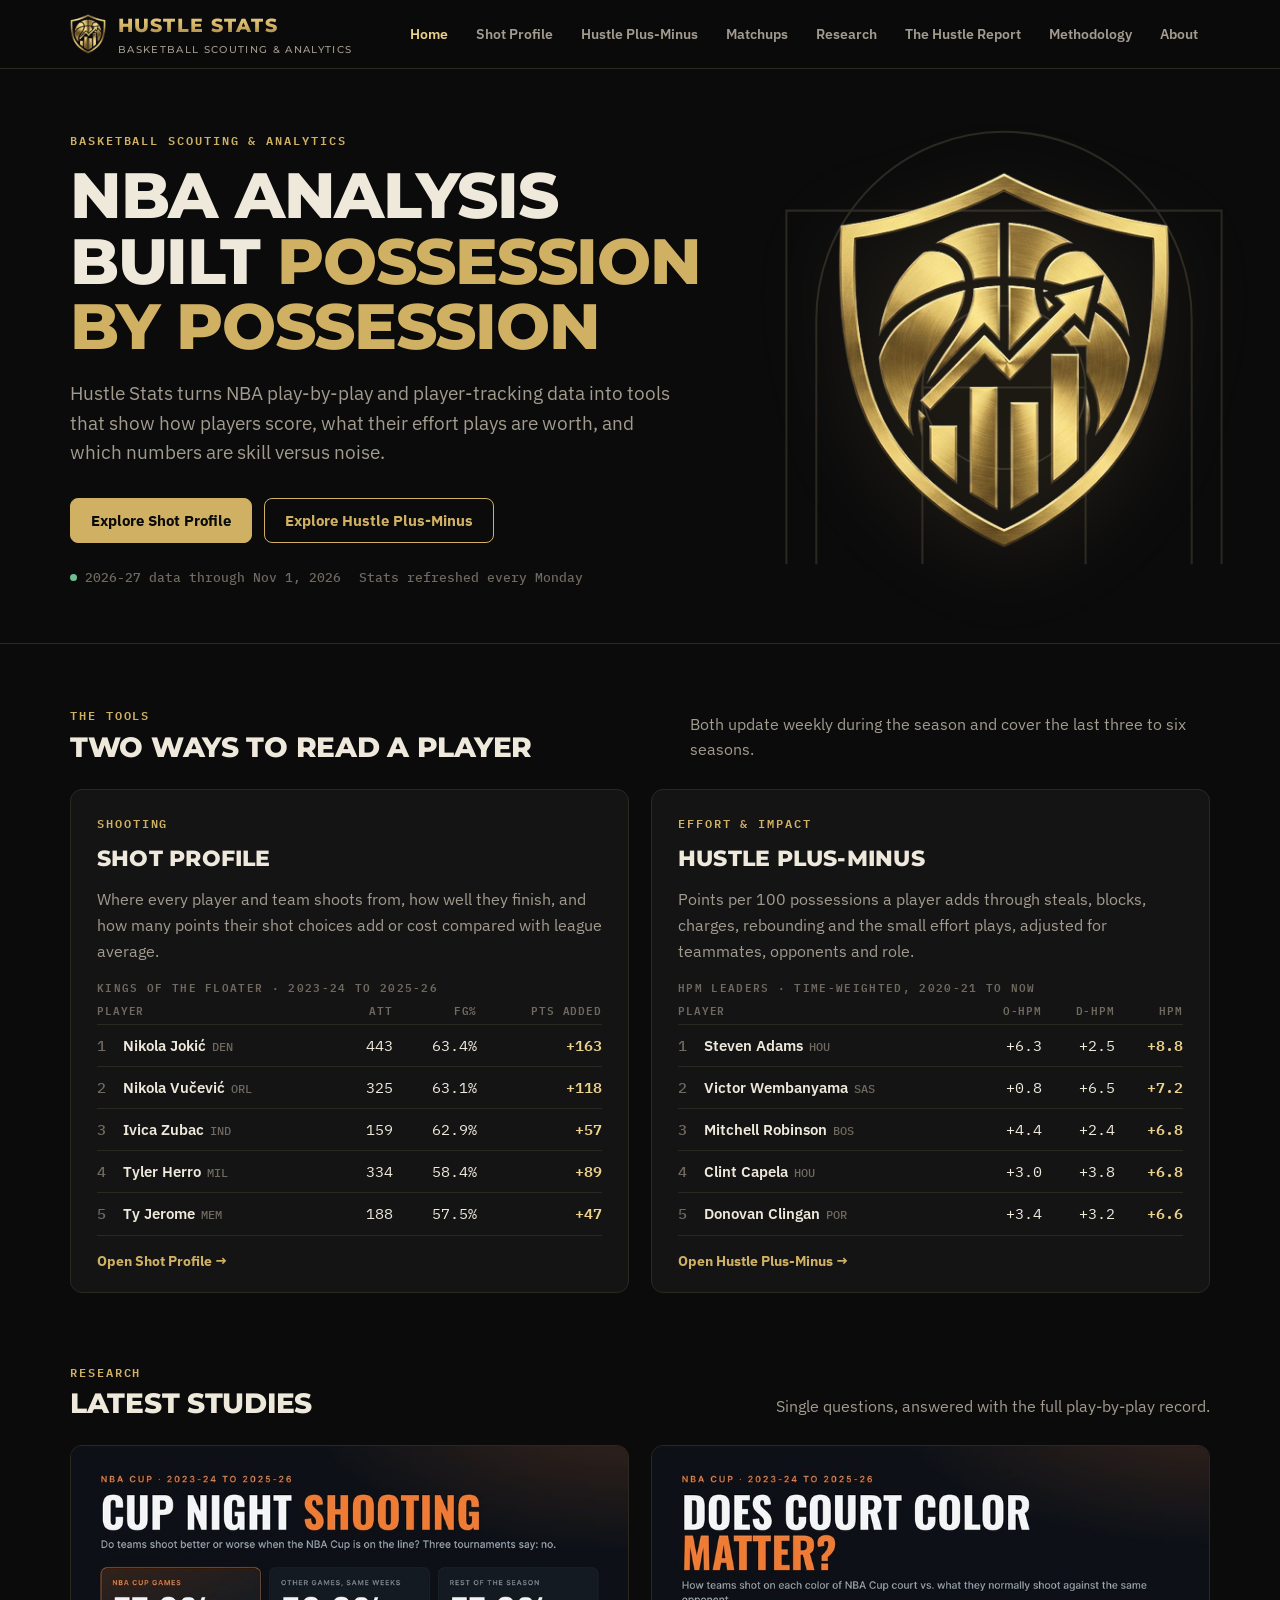
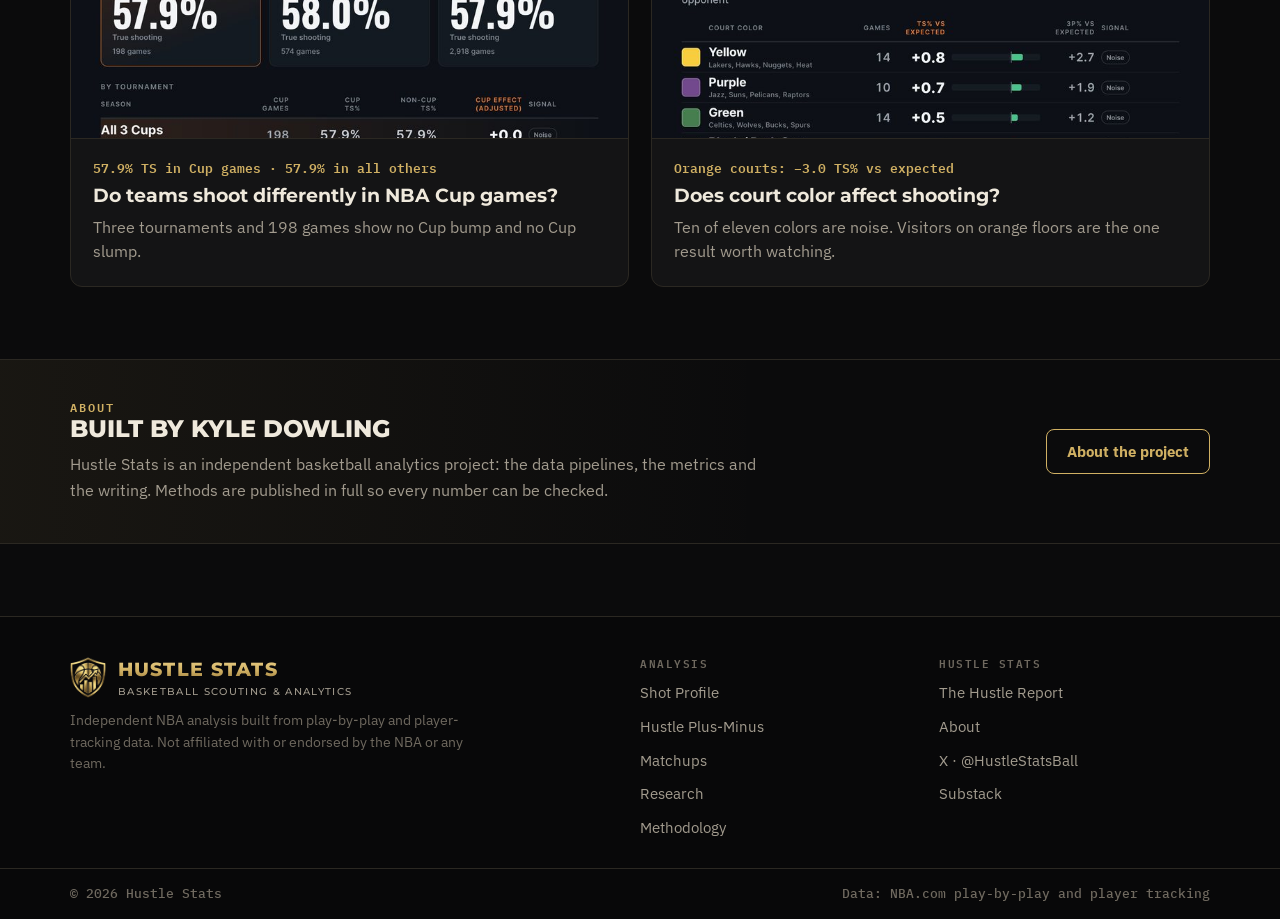
==== public/index.html @ 9a4a51c2 "Site update 2026-11-05 10:46" ====
<!DOCTYPE html>
<html lang="en"><head><meta charset="utf-8">
<title>Hustle Stats</title>
<meta name="viewport" content="width=device-width, initial-scale=1, viewport-fit=cover">
<meta name="claude:viewport-fit-sides" content="cover">
<meta name="description" content="NBA analysis built possession by possession: Shot Profile, Hustle Plus-Minus and research from play-by-play and tracking data.">
<link rel="canonical" href="https://hustlestatsbasketball.com/">
<meta property="og:type" content="website"><meta property="og:site_name" content="Hustle Stats">
<meta property="og:title" content="Hustle Stats"><meta property="og:description" content="NBA analysis built possession by possession: Shot Profile, Hustle Plus-Minus and research from play-by-play and tracking data.">
<meta property="og:url" content="https://hustlestatsbasketball.com/"><meta property="og:image" content="https://hustlestatsbasketball.com/assets/og/home.png">
<meta property="og:image:width" content="1200"><meta property="og:image:height" content="630">
<meta property="og:image:alt" content="Hustle Stats: Hustle Stats basketball analytics">
<meta name="twitter:card" content="summary_large_image"><meta name="twitter:site" content="@HustleStatsBall">
<meta name="twitter:title" content="Hustle Stats"><meta name="twitter:description" content="NBA analysis built possession by possession: Shot Profile, Hustle Plus-Minus and research from play-by-play and tracking data."><meta name="twitter:image" content="https://hustlestatsbasketball.com/assets/og/home.png">
<script type="application/ld+json">{"@context": "https://schema.org", "@graph": [{"@type": "WebSite", "name": "Hustle Stats", "url": "https://hustlestatsbasketball.com/", "description": "NBA analysis built possession by possession: Shot Profile, Hustle Plus-Minus and research from play-by-play and tracking data."}, {"@type": "Organization", "name": "Hustle Stats", "url": "https://hustlestatsbasketball.com/", "logo": "https://hustlestatsbasketball.com/assets/icon_512.png", "sameAs": ["https://x.com/HustleStatsBall", "https://hustlestatsball.substack.com/"]}]}</script>
<meta name="theme-color" content="#0b0b0c">
<link rel="icon" href="/assets/icon_32.png" sizes="32x32"><link rel="apple-touch-icon" href="/assets/icon_180.png">
<link rel="preconnect" href="https://fonts.googleapis.com"><link rel="preconnect" href="https://fonts.gstatic.com" crossorigin><link rel="stylesheet" href="https://fonts.googleapis.com/css2?family=IBM+Plex+Mono:wght@400;500;600&family=IBM+Plex+Sans:wght@400;500;600;700&family=Montserrat:wght@500;600;700;800&display=swap"><link rel="stylesheet" href="/assets/site.css">
</head><body>
<header class="site-header"><div class="wrap">
  <a class="brand" href="/" aria-label="Hustle Stats home"><img src="/assets/shield_sm.png" alt="" width="36" height="41">
    <span><b>Hustle Stats</b><small>Basketball scouting &amp; analytics</small></span></a>
  <nav class="nav" aria-label="Main"><a href="/" aria-current="page">Home</a><a href="/shot-profile">Shot Profile</a><a href="/hustle-plus-minus">Hustle Plus-Minus</a><a href="/matchups">Matchups</a><a href="/research">Research</a><a href="/hustle-report">The Hustle Report</a><a href="/methodology">Methodology</a><a href="/about">About</a></nav>
</div></header>
<main>

<section class="hero"><div class="wrap">
  <div>
    <div class="eyebrow">Basketball scouting &amp; analytics</div>
    <h1>NBA analysis built <em>possession by possession</em></h1>
    <p class="lede">Hustle Stats turns NBA play-by-play and player-tracking data into tools that show how players score, what their effort plays are worth, and which numbers are skill versus noise.</p>
    <div class="cta"><a class="btn" href="/shot-profile">Explore Shot Profile</a><a class="btn ghost" href="/hustle-plus-minus">Explore Hustle Plus-Minus</a></div>
    <div class="status"><span>2026-27 data through Nov 1, 2026</span>Stats refreshed every Monday</div>
    <div id="latest"></div>
  </div>
  <div class="hero-mark">
    <svg viewBox="0 0 400 300" fill="none" stroke="currentColor" stroke-width="1.5" aria-hidden="true">
      <path d="M40 300 V40 H360 V300"/><path d="M140 300 V170 H260 V300"/><circle cx="200" cy="170" r="60"/>
      <path d="M62 300 V120 A138 138 0 0 1 338 120 V300"/></svg>
    <img src="/assets/shield_md.png" alt="Hustle Stats shield logo" width="354" height="400">
  </div>
</div></section>

<section class="section"><div class="wrap">
  <div class="section-head"><div><div class="eyebrow">The tools</div><h2>Two ways to read a player</h2></div>
    <p>Both update weekly during the season and cover the last three to six seasons.</p></div>
  <div class="grid-2">
    <article class="tool">
      <div class="eyebrow">Shooting</div>
      <h3><a href="/shot-profile">Shot Profile</a></h3>
      <p>Where every player and team shoots from, how well they finish, and how many points their shot choices add or cost compared with league average.</p>
      <table class="mini"><caption>Kings of the Floater · 2023-24 to 2025-26</caption>
        <thead><tr><th>Player</th><th>Att</th><th>FG%</th><th>Pts added</th></tr></thead><tbody><tr><td><span class="rk">1</span>Nikola Jokić<span class="tm">DEN</span></td><td>443</td><td>63.4%</td><td class="hi">+163</td></tr><tr><td><span class="rk">2</span>Nikola Vučević<span class="tm">ORL</span></td><td>325</td><td>63.1%</td><td class="hi">+118</td></tr><tr><td><span class="rk">3</span>Ivica Zubac<span class="tm">IND</span></td><td>159</td><td>62.9%</td><td class="hi">+57</td></tr><tr><td><span class="rk">4</span>Tyler Herro<span class="tm">MIL</span></td><td>334</td><td>58.4%</td><td class="hi">+89</td></tr><tr><td><span class="rk">5</span>Ty Jerome<span class="tm">MEM</span></td><td>188</td><td>57.5%</td><td class="hi">+47</td></tr></tbody></table>
      <a class="more" href="/shot-profile">Open Shot Profile →</a>
    </article>
    <article class="tool">
      <div class="eyebrow">Effort &amp; impact</div>
      <h3><a href="/hustle-plus-minus">Hustle Plus-Minus</a></h3>
      <p>Points per 100 possessions a player adds through steals, blocks, charges, rebounding and the small effort plays, adjusted for teammates, opponents and role.</p>
      <table class="mini"><caption>HPM leaders · time-weighted, 2020-21 to now</caption>
        <thead><tr><th>Player</th><th>O-HPM</th><th>D-HPM</th><th>HPM</th></tr></thead><tbody><tr><td><span class="rk">1</span>Steven Adams<span class="tm">HOU</span></td><td>+6.3</td><td>+2.5</td><td class="hi">+8.8</td></tr><tr><td><span class="rk">2</span>Victor Wembanyama<span class="tm">SAS</span></td><td>+0.8</td><td>+6.5</td><td class="hi">+7.2</td></tr><tr><td><span class="rk">3</span>Mitchell Robinson<span class="tm">BOS</span></td><td>+4.4</td><td>+2.4</td><td class="hi">+6.8</td></tr><tr><td><span class="rk">4</span>Clint Capela<span class="tm">HOU</span></td><td>+3.0</td><td>+3.8</td><td class="hi">+6.8</td></tr><tr><td><span class="rk">5</span>Donovan Clingan<span class="tm">POR</span></td><td>+3.4</td><td>+3.2</td><td class="hi">+6.6</td></tr></tbody></table>
      <a class="more" href="/hustle-plus-minus">Open Hustle Plus-Minus →</a>
    </article>
  </div>
</div></section>

<section class="section"><div class="wrap">
  <div class="section-head"><div><div class="eyebrow">Research</div><h2>Latest studies</h2></div>
    <p>Single questions, answered with the full play-by-play record.</p></div>
  <div class="grid-2">
    <a class="paper" href="/research#nba-cup-shooting"><img src="/assets/research_cup.jpg" alt="Chart comparing true shooting in NBA Cup games with other games" loading="lazy">
      <div><span class="find">57.9% TS in Cup games · 57.9% in all others</span><h3>Do teams shoot differently in NBA Cup games?</h3>
      <p>Three tournaments and 198 games show no Cup bump and no Cup slump.</p></div></a>
    <a class="paper" href="/research#court-color"><img src="/assets/research_court.jpg" alt="Table of true shooting by NBA Cup court color" loading="lazy">
      <div><span class="find">Orange courts: −3.0 TS% vs expected</span><h3>Does court color affect shooting?</h3>
      <p>Ten of eleven colors are noise. Visitors on orange floors are the one result worth watching.</p></div></a>
  </div>
</div></section>

<section class="about-strip"><div class="wrap">
  <div><div class="eyebrow">About</div><h2>Built by Kyle Dowling</h2>
    <p>Hustle Stats is an independent basketball analytics project: the data pipelines, the metrics and the writing. Methods are published in full so every number can be checked.</p></div>
  <a class="btn ghost" href="/about">About the project</a>
</div></section>

</main>
<footer class="site-footer"><div class="wrap">
  <div><a class="brand" href="/"><img src="/assets/shield_sm.png" alt="" width="36" height="41"><span><b>Hustle Stats</b><small>Basketball scouting &amp; analytics</small></span></a>
    <p>Independent NBA analysis built from play-by-play and player-tracking data. Not affiliated with or endorsed by the NBA or any team.</p></div>
  <div><h4>Analysis</h4><ul><li><a href="/shot-profile">Shot Profile</a></li><li><a href="/hustle-plus-minus">Hustle Plus-Minus</a></li><li><a href="/matchups">Matchups</a></li><li><a href="/research">Research</a></li><li><a href="/methodology">Methodology</a></li></ul></div>
  <div><h4>Hustle Stats</h4><ul><li><a href="/hustle-report">The Hustle Report</a></li><li><a href="/about">About</a></li><li><a href="https://x.com/HustleStatsBall" rel="noopener">X · @HustleStatsBall</a></li><li><a href="https://hustlestatsball.substack.com/" rel="noopener">Substack</a></li></ul></div>
</div>
<div class="legal"><div class="wrap"><span>© 2026 Hustle Stats</span><span>Data: NBA.com play-by-play and player tracking</span></div></div>
</footer>
<script>
(function(){const el=document.getElementById('latest');if(!el)return;
  fetch('/api/hustle-report').then(r=>r.ok?r.json():null).then(d=>{if(!d||!d.posts||!d.posts.length)return;const p=d.posts[0];
    const t=new Date(p.date);const day=isNaN(t)?'':t.toLocaleDateString('en-US',{month:'short',day:'numeric'});
    const a=document.createElement('a');a.className='latest-strip';a.href=p.link;a.rel='noopener';
    a.innerHTML='<span class="eyebrow">The Hustle Report · '+day+'</span><b></b><span class="go">Read →</span>';a.querySelector('b').textContent=p.title;el.appendChild(a);}).catch(()=>{});})();
</script>
</body></html>
---- assets/site.css ----
/* Hustle Stats site. Layout concept: a dark "arena" page, one gold line of emphasis per section,
   data shown in tabular mono like a stat sheet. Single deliberate dark look (brand: black and gold). */
:root {
  --ink: #0b0b0c;          /* page */
  --court: #141415;        /* raised surfaces */
  --court-2: #1b1a18;      /* hover / table stripe, warm */
  --line: #2b2822;         /* rules, warm-tinted */
  --text: #efe9dc;         /* warm off-white */
  --mute: #a29b8e;
  --faint: #6f695f;
  --gold: #d0b063;         /* brand gold, sampled from the logo */
  --gold-hi: #ecd28a;
  --gold-deep: #9c7c3c;
  --up: #6fbf8e;           /* semantic: better than average */
  --down: #e0695c;         /* semantic: worse than average */
  --f-display: "Montserrat", "Helvetica Neue", Arial, sans-serif;
  --f-body: "IBM Plex Sans", "Helvetica Neue", Arial, sans-serif;
  --f-data: "IBM Plex Mono", ui-monospace, Menlo, Consolas, monospace;
  --wrap: 1180px;
  color-scheme: dark;
}
* { box-sizing: border-box; }
html { -webkit-text-size-adjust: 100%; }
body { margin: 0; background: var(--ink); color: var(--text); font: 400 16px/1.6 var(--f-body); }
body::before { content: ""; position: fixed; inset: 0 0 auto; height: env(safe-area-inset-top, 0px); z-index: 10; background: var(--ink); }
img { max-width: 100%; height: auto; display: block; }
a { color: var(--gold); text-decoration: none; }
a:hover { color: var(--gold-hi); }
:focus-visible { outline: 2px solid var(--gold); outline-offset: 3px; border-radius: 4px; }
h1, h2, h3 { font-family: var(--f-display); text-wrap: balance; margin: 0; line-height: 1.15; }
.wrap { max-width: var(--wrap); margin: 0 auto; padding-left: max(20px, env(safe-area-inset-left, 0px)); padding-right: max(20px, env(safe-area-inset-right, 0px)); }
.eyebrow { font: 600 12px/1.2 var(--f-data); letter-spacing: .16em; text-transform: uppercase; color: var(--gold); }
.mono { font-family: var(--f-data); font-variant-numeric: tabular-nums; }

/* header */
.site-header { position: sticky; top: env(safe-area-inset-top, 0px); z-index: 20; background: rgba(11,11,12,.92); backdrop-filter: blur(8px); border-bottom: 1px solid var(--line); }
.site-header .wrap { display: flex; align-items: center; gap: 28px; min-height: 68px; }
.brand { display: flex; align-items: center; gap: 12px; color: var(--text); flex-shrink: 0; }
.brand img { width: 36px; height: auto; }
.brand b { font: 800 19px/1 var(--f-display); letter-spacing: .06em; text-transform: uppercase;
  background: linear-gradient(180deg, var(--gold-hi), var(--gold) 55%, var(--gold-deep)); -webkit-background-clip: text; background-clip: text; color: transparent; }
.brand small { display: block; font: 500 9.5px/1 var(--f-display); letter-spacing: .14em; text-transform: uppercase; color: var(--mute); margin-top: 5px; }
.nav { display: flex; gap: 4px; margin-left: auto; overflow-x: auto; scrollbar-width: none; }
.nav::-webkit-scrollbar { display: none; }
.nav a { font: 600 14px/1 var(--f-body); color: var(--mute); padding: 10px 12px; border-radius: 6px; white-space: nowrap; position: relative; }
.nav a:hover { color: var(--text); background: var(--court); }
.nav a[aria-current="page"] { color: var(--gold-hi); }
.nav a[aria-current="page"]::after { content: ""; position: absolute; left: 12px; right: 12px; bottom: -14px; height: 2px; background: var(--gold); }

/* hero */
.hero { position: relative; overflow: hidden; border-bottom: 1px solid var(--line); }
.hero .wrap { display: grid; grid-template-columns: minmax(0, 1.25fr) minmax(0, .75fr); gap: 40px; align-items: center; padding-block: 64px 56px; }
.hero h1 { font-weight: 800; font-size: clamp(38px, 5.4vw, 64px); line-height: 1.02; letter-spacing: -.02em; text-transform: uppercase; margin-top: 16px; }
.hero h1 em { font-style: normal; color: var(--gold); }
.hero .lede { font-size: 18.5px; color: var(--mute); max-width: 56ch; margin: 20px 0 0; }
.cta { display: flex; flex-wrap: wrap; gap: 12px; margin-top: 30px; }
.btn { display: inline-flex; align-items: center; gap: 8px; font: 700 15px/1 var(--f-body); padding: 14px 20px; border-radius: 8px; border: 1.5px solid var(--gold); color: var(--ink); background: var(--gold); }
.btn:hover { background: var(--gold-hi); border-color: var(--gold-hi); color: var(--ink); }
.btn.ghost { background: transparent; color: var(--gold); }
.btn.ghost:hover { background: rgba(208,176,99,.1); color: var(--gold-hi); }
.status { display: flex; flex-wrap: wrap; gap: 8px 18px; margin-top: 26px; font: 500 13px/1.4 var(--f-data); color: var(--faint); }
.status span::before { content: ""; display: inline-block; width: 7px; height: 7px; border-radius: 50%; background: var(--up); margin-right: 8px; vertical-align: 1px; }
.hero-mark { position: relative; justify-self: center; width: min(100%, 340px); }
.hero-mark svg { position: absolute; inset: -18% -30%; width: 160%; height: 136%; color: var(--line); }
.hero-mark img { position: relative; width: 100%; filter: drop-shadow(0 18px 40px rgba(208,176,99,.18)); }

/* sections */
.section { padding-block: 64px 8px; }
.section-head { display: flex; flex-wrap: wrap; align-items: end; justify-content: space-between; gap: 12px 24px; margin-bottom: 26px; }
.section-head h2 { font-weight: 800; font-size: 28px; letter-spacing: -.01em; text-transform: uppercase; margin-top: 8px; }
.section-head p { margin: 0; color: var(--mute); max-width: 52ch; }
.grid-2 { display: grid; grid-template-columns: repeat(2, minmax(0, 1fr)); gap: 22px; }

/* tool cards */
.tool { background: var(--court); border: 1px solid var(--line); border-radius: 12px; padding: 26px 26px 22px; display: flex; flex-direction: column; gap: 16px; min-width: 0; }
.tool:hover { border-color: var(--gold-deep); }
.tool h3 { font-weight: 800; font-size: 22px; text-transform: uppercase; letter-spacing: .01em; }
.tool h3 a { color: var(--text); }
.tool h3 a:hover { color: var(--gold-hi); }
.tool p { margin: 0; color: var(--mute); }
.mini { width: 100%; border-collapse: collapse; font-size: 14.5px; }
.mini caption { text-align: left; font: 600 11px/1.3 var(--f-data); letter-spacing: .12em; text-transform: uppercase; color: var(--faint); padding-bottom: 8px; }
.mini th { font: 600 11px/1.2 var(--f-data); letter-spacing: .08em; text-transform: uppercase; color: var(--faint); text-align: right; padding: 0 0 8px 10px; border-bottom: 1px solid var(--line); }
.mini td { padding: 9px 0 9px 10px; border-bottom: 1px solid var(--line); text-align: right; font-family: var(--f-data); font-variant-numeric: tabular-nums; color: var(--text); }
.mini th:first-child, .mini td:first-child { text-align: left; padding-left: 0; }
.mini td:first-child { font-family: var(--f-body); font-weight: 600; }
.mini td:first-child .tm { font: 500 12px var(--f-data); color: var(--faint); margin-left: 6px; }
.mini td.hi { color: var(--gold-hi); font-weight: 600; }
.mini .rk { color: var(--faint); width: 26px; display: inline-block; font-family: var(--f-data); font-weight: 500; }
.more { margin-top: auto; font: 700 14px var(--f-body); display: inline-flex; gap: 6px; align-items: center; }

/* research cards */
.paper { display: grid; grid-template-rows: auto 1fr; background: var(--court); border: 1px solid var(--line); border-radius: 12px; overflow: hidden; color: var(--text); min-width: 0; }
.paper:hover { border-color: var(--gold-deep); color: var(--text); }
.paper img { width: 100%; aspect-ratio: 800 / 420; object-fit: cover; object-position: top; border-bottom: 1px solid var(--line); }
.paper div { padding: 20px 22px 22px; display: flex; flex-direction: column; gap: 8px; }
.paper h3 { font-weight: 700; font-size: 19px; }
.paper p { margin: 0; color: var(--mute); font-size: 15.5px; }
.paper .find { font: 600 13px/1.4 var(--f-data); color: var(--gold); }

/* about strip */
.about-strip { margin-top: 64px; border-block: 1px solid var(--line); background: linear-gradient(90deg, rgba(208,176,99,.07), transparent 60%); }
.about-strip .wrap { display: grid; grid-template-columns: minmax(0, 1fr) auto; gap: 24px 40px; align-items: center; padding-block: 40px; }
.about-strip h2 { font-weight: 800; font-size: 24px; text-transform: uppercase; }
.about-strip p { margin: 10px 0 0; color: var(--mute); max-width: 70ch; }

/* plain pages */
.page-head { border-bottom: 1px solid var(--line); }
.page-head .wrap { padding-block: 52px 36px; }
.page-head h1 { font-weight: 800; font-size: clamp(32px, 4.4vw, 48px); text-transform: uppercase; letter-spacing: -.01em; margin-top: 12px; }
.page-head p { color: var(--mute); max-width: 62ch; margin: 14px 0 0; font-size: 17.5px; }
.prose { max-width: 70ch; }
.prose p, .prose li { color: var(--mute); }
.prose h2 { font-size: 20px; text-transform: uppercase; margin: 36px 0 8px; }
.callout { background: var(--court); border: 1px solid var(--line); border-left: 3px solid var(--gold); border-radius: 0 10px 10px 0; padding: 18px 22px; color: var(--mute); max-width: 70ch; }
.callout b { color: var(--text); }

/* footer */
.site-footer { margin-top: 72px; border-top: 1px solid var(--line); background: #080809; }
.site-footer .wrap { display: grid; grid-template-columns: minmax(0, 1.2fr) repeat(2, minmax(0, .6fr)); gap: 28px; padding-block: 40px 28px; }
.site-footer h4 { font: 600 11px/1 var(--f-data); letter-spacing: .14em; text-transform: uppercase; color: var(--faint); margin: 0 0 12px; }
.site-footer ul { list-style: none; margin: 0; padding: 0; display: grid; gap: 8px; }
.site-footer a { color: var(--mute); font-size: 14.5px; }
.site-footer a:hover { color: var(--gold-hi); }
.site-footer p { margin: 12px 0 0; font-size: 13.5px; color: var(--faint); max-width: 52ch; }
.legal { border-top: 1px solid var(--line); }
.legal .wrap { display: flex; flex-wrap: wrap; justify-content: space-between; gap: 8px 24px; padding-block: 16px calc(18px + env(safe-area-inset-bottom, 0px)); font: 500 12.5px var(--f-data); color: var(--faint); }

@media (max-width: 860px) {
  .hero .wrap { grid-template-columns: 1fr; padding-block: 40px 44px; }
  .hero-mark { order: -1; width: 150px; justify-self: start; }
  .hero-mark svg { display: none; }
  .grid-2 { grid-template-columns: 1fr; }
  .about-strip .wrap, .site-footer .wrap { grid-template-columns: 1fr; }
  .site-header .wrap { flex-wrap: wrap; gap: 0; padding-block: 10px 0; min-height: 0; }
  .nav { width: 100%; margin: 6px 0 0 -12px; }
  .nav a[aria-current="page"]::after { bottom: 0; }
}
@media (prefers-reduced-motion: reduce) { * { transition: none !important; animation: none !important; } }

/* The Hustle Report */
.report-feature { display: grid; grid-template-columns: minmax(0, 1.1fr) minmax(0, .9fr); gap: 0; background: var(--court); border: 1px solid var(--line); border-radius: 14px; overflow: hidden; color: var(--text); }
.report-feature:hover { border-color: var(--gold-deep); color: var(--text); }
.report-feature img { width: 100%; height: 100%; object-fit: cover; min-height: 260px; }
.report-feature .body { padding: 28px 30px; display: flex; flex-direction: column; gap: 12px; justify-content: center; }
.report-feature h2 { font-size: 28px; font-weight: 800; }
.report-feature p { margin: 0; color: var(--mute); }
.report-date { font: 600 12px/1.2 var(--f-data); letter-spacing: .1em; text-transform: uppercase; color: var(--gold); }
.report-list { display: grid; grid-template-columns: repeat(3, minmax(0, 1fr)); gap: 20px; margin-top: 22px; }
.report-card { display: flex; flex-direction: column; background: var(--court); border: 1px solid var(--line); border-radius: 12px; overflow: hidden; color: var(--text); min-width: 0; }
.report-card:hover { border-color: var(--gold-deep); color: var(--text); }
.report-card img { width: 100%; aspect-ratio: 16 / 9; object-fit: cover; border-bottom: 1px solid var(--line); }
.report-card div { padding: 16px 18px 18px; display: grid; gap: 8px; }
.report-card h3 { font-size: 17px; font-weight: 700; }
.report-card p { margin: 0; color: var(--mute); font-size: 14.5px; }
.subscribe { display: flex; flex-wrap: wrap; align-items: center; justify-content: space-between; gap: 16px 28px; margin-top: 36px; padding: 24px 28px; border: 1px solid var(--gold-deep); border-radius: 12px; background: linear-gradient(90deg, rgba(208,176,99,.09), transparent 70%); }
.subscribe h3 { font-size: 20px; text-transform: uppercase; }
.subscribe p { margin: 6px 0 0; color: var(--mute); }
.latest-strip { display: grid; grid-template-columns: auto minmax(0, 1fr) auto; gap: 18px; align-items: center; padding: 16px 20px; margin-top: 22px; background: var(--court); border: 1px solid var(--line); border-radius: 12px; color: var(--text); }
.latest-strip:hover { border-color: var(--gold-deep); color: var(--text); }
.latest-strip b { font: 700 16px var(--f-body); }
.latest-strip .go { color: var(--gold); font-weight: 700; white-space: nowrap; }

/* Methodology */
.method-page { display: grid; grid-template-columns: 220px minmax(0, 1fr); gap: 48px; align-items: start; }
.toc { position: sticky; top: 96px; display: grid; gap: 6px; font-size: 14.5px; }
.toc a { color: var(--mute); padding: 4px 0 4px 12px; border-left: 2px solid var(--line); }
.toc a:hover { color: var(--gold-hi); border-left-color: var(--gold); }
.mdoc { max-width: 76ch; }
.mdoc section { padding-block: 8px 28px; border-bottom: 1px solid var(--line); margin-bottom: 28px; scroll-margin-top: 96px; }
.mdoc section:last-child { border-bottom: 0; }
.mdoc h2 { font-size: 24px; font-weight: 800; text-transform: uppercase; margin-bottom: 12px; }
.mdoc h3 { font: 700 17px var(--f-body); margin: 22px 0 6px; color: var(--text); }
.mdoc p, .mdoc li { color: var(--mute); }
.mdoc b, .mdoc strong { color: var(--text); }
.mdoc code { font-family: var(--f-data); font-size: 14px; color: var(--gold-hi); background: var(--court); padding: 1px 6px; border-radius: 4px; }
.formula { font: 500 15px/1.6 var(--f-data); color: var(--gold-hi); background: var(--court); border: 1px solid var(--line); border-radius: 8px; padding: 14px 18px; overflow-x: auto; }
.mtable { width: 100%; border-collapse: collapse; font-size: 14.5px; margin: 12px 0; }
.mtable th { font: 600 11px/1.3 var(--f-data); letter-spacing: .08em; text-transform: uppercase; color: var(--faint); text-align: right; padding: 0 0 8px 12px; border-bottom: 1px solid var(--line); }
.mtable td { padding: 9px 0 9px 12px; border-bottom: 1px solid var(--line); text-align: right; font-family: var(--f-data); font-variant-numeric: tabular-nums; }
.mtable th:first-child, .mtable td:first-child { text-align: left; padding-left: 0; font-family: var(--f-body); }
.mtable-wrap { overflow-x: auto; }
@media (max-width: 860px) {
  .report-feature { grid-template-columns: 1fr; }
  .report-feature img { min-height: 0; aspect-ratio: 16 / 9; }
  .report-list { grid-template-columns: 1fr; }
  .method-page { grid-template-columns: 1fr; gap: 20px; }
  .toc { position: static; grid-template-columns: repeat(2, minmax(0, 1fr)); }
  .latest-strip { grid-template-columns: minmax(0, 1fr); }
}
.report-feature:not(:has(img)) { grid-template-columns: 1fr; }
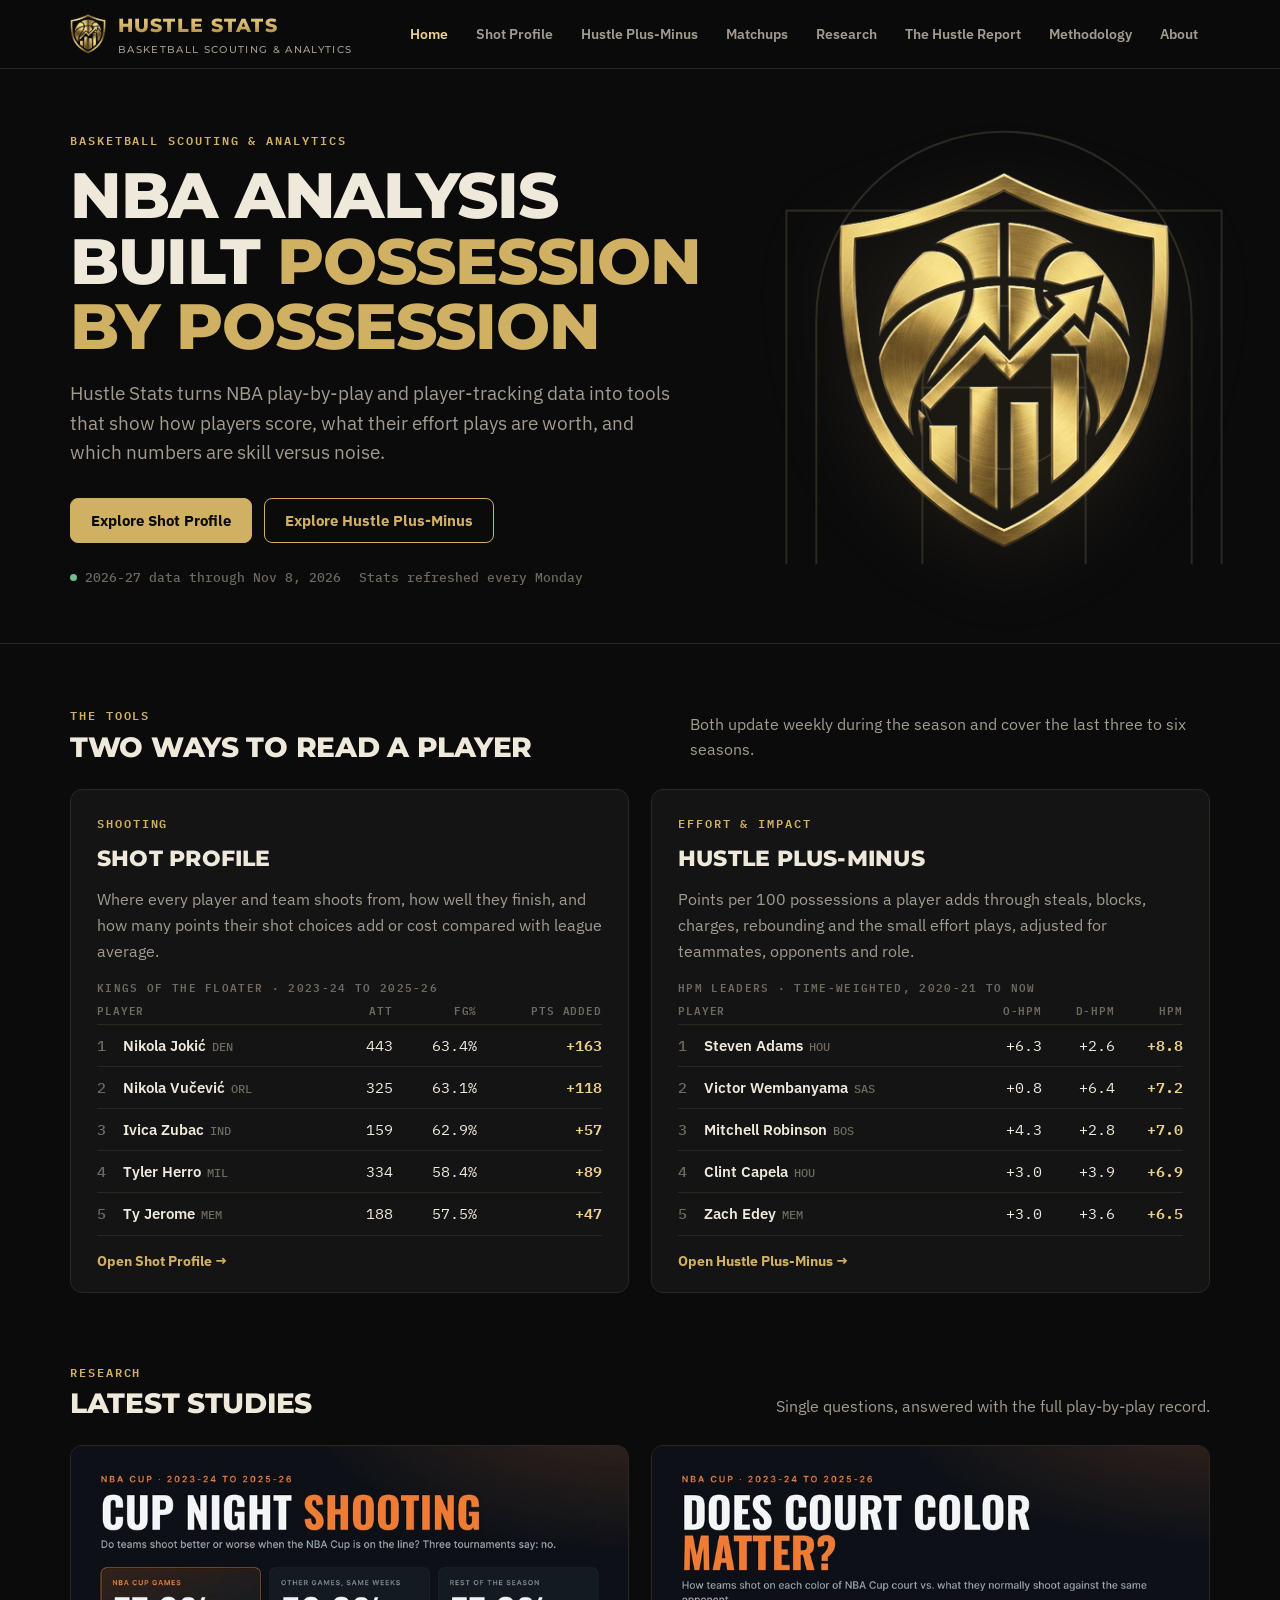
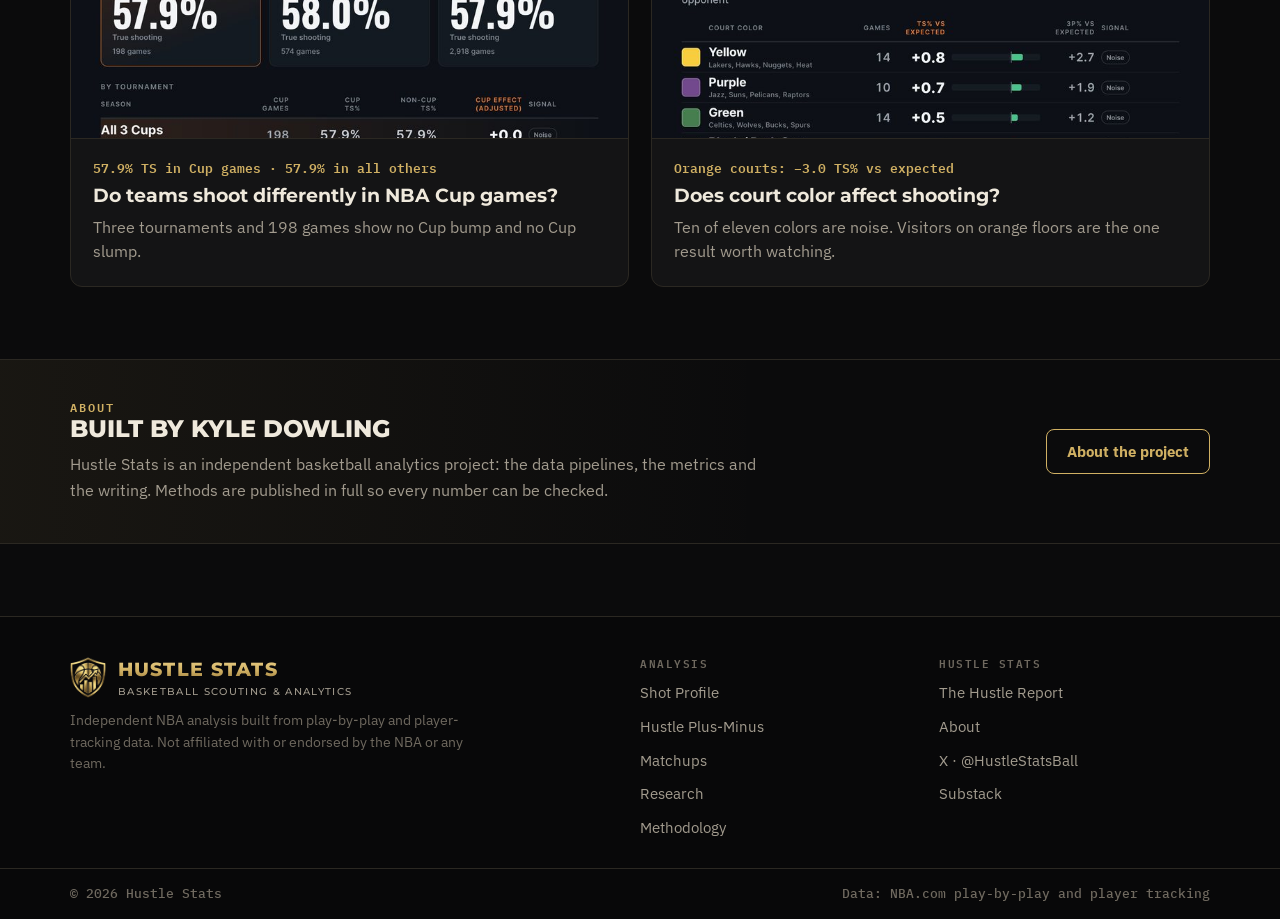
==== commit a634b5a6: "Site update 2026-11-09 10:06" ====
--- a/public/index.html
+++ b/public/index.html
@@ -30,7 +30,7 @@
     <h1>NBA analysis built <em>possession by possession</em></h1>
     <p class="lede">Hustle Stats turns NBA play-by-play and player-tracking data into tools that show how players score, what their effort plays are worth, and which numbers are skill versus noise.</p>
     <div class="cta"><a class="btn" href="/shot-profile">Explore Shot Profile</a><a class="btn ghost" href="/hustle-plus-minus">Explore Hustle Plus-Minus</a></div>
-    <div class="status"><span>2026-27 data through Nov 1, 2026</span>Stats refreshed every Monday</div>
+    <div class="status"><span>2026-27 data through Nov 8, 2026</span>Stats refreshed every Monday</div>
     <div id="latest"></div>
   </div>
   <div class="hero-mark">
@@ -58,7 +58,7 @@
       <h3><a href="/hustle-plus-minus">Hustle Plus-Minus</a></h3>
       <p>Points per 100 possessions a player adds through steals, blocks, charges, rebounding and the small effort plays, adjusted for teammates, opponents and role.</p>
       <table class="mini"><caption>HPM leaders · time-weighted, 2020-21 to now</caption>
-        <thead><tr><th>Player</th><th>O-HPM</th><th>D-HPM</th><th>HPM</th></tr></thead><tbody><tr><td><span class="rk">1</span>Steven Adams<span class="tm">HOU</span></td><td>+6.3</td><td>+2.5</td><td class="hi">+8.8</td></tr><tr><td><span class="rk">2</span>Victor Wembanyama<span class="tm">SAS</span></td><td>+0.8</td><td>+6.5</td><td class="hi">+7.2</td></tr><tr><td><span class="rk">3</span>Mitchell Robinson<span class="tm">BOS</span></td><td>+4.4</td><td>+2.4</td><td class="hi">+6.8</td></tr><tr><td><span class="rk">4</span>Clint Capela<span class="tm">HOU</span></td><td>+3.0</td><td>+3.8</td><td class="hi">+6.8</td></tr><tr><td><span class="rk">5</span>Donovan Clingan<span class="tm">POR</span></td><td>+3.4</td><td>+3.2</td><td class="hi">+6.6</td></tr></tbody></table>
+        <thead><tr><th>Player</th><th>O-HPM</th><th>D-HPM</th><th>HPM</th></tr></thead><tbody><tr><td><span class="rk">1</span>Steven Adams<span class="tm">HOU</span></td><td>+6.3</td><td>+2.6</td><td class="hi">+8.8</td></tr><tr><td><span class="rk">2</span>Victor Wembanyama<span class="tm">SAS</span></td><td>+0.8</td><td>+6.4</td><td class="hi">+7.2</td></tr><tr><td><span class="rk">3</span>Mitchell Robinson<span class="tm">BOS</span></td><td>+4.3</td><td>+2.8</td><td class="hi">+7.0</td></tr><tr><td><span class="rk">4</span>Clint Capela<span class="tm">HOU</span></td><td>+3.0</td><td>+3.9</td><td class="hi">+6.9</td></tr><tr><td><span class="rk">5</span>Zach Edey<span class="tm">MEM</span></td><td>+3.0</td><td>+3.6</td><td class="hi">+6.5</td></tr></tbody></table>
       <a class="more" href="/hustle-plus-minus">Open Hustle Plus-Minus →</a>
     </article>
   </div>
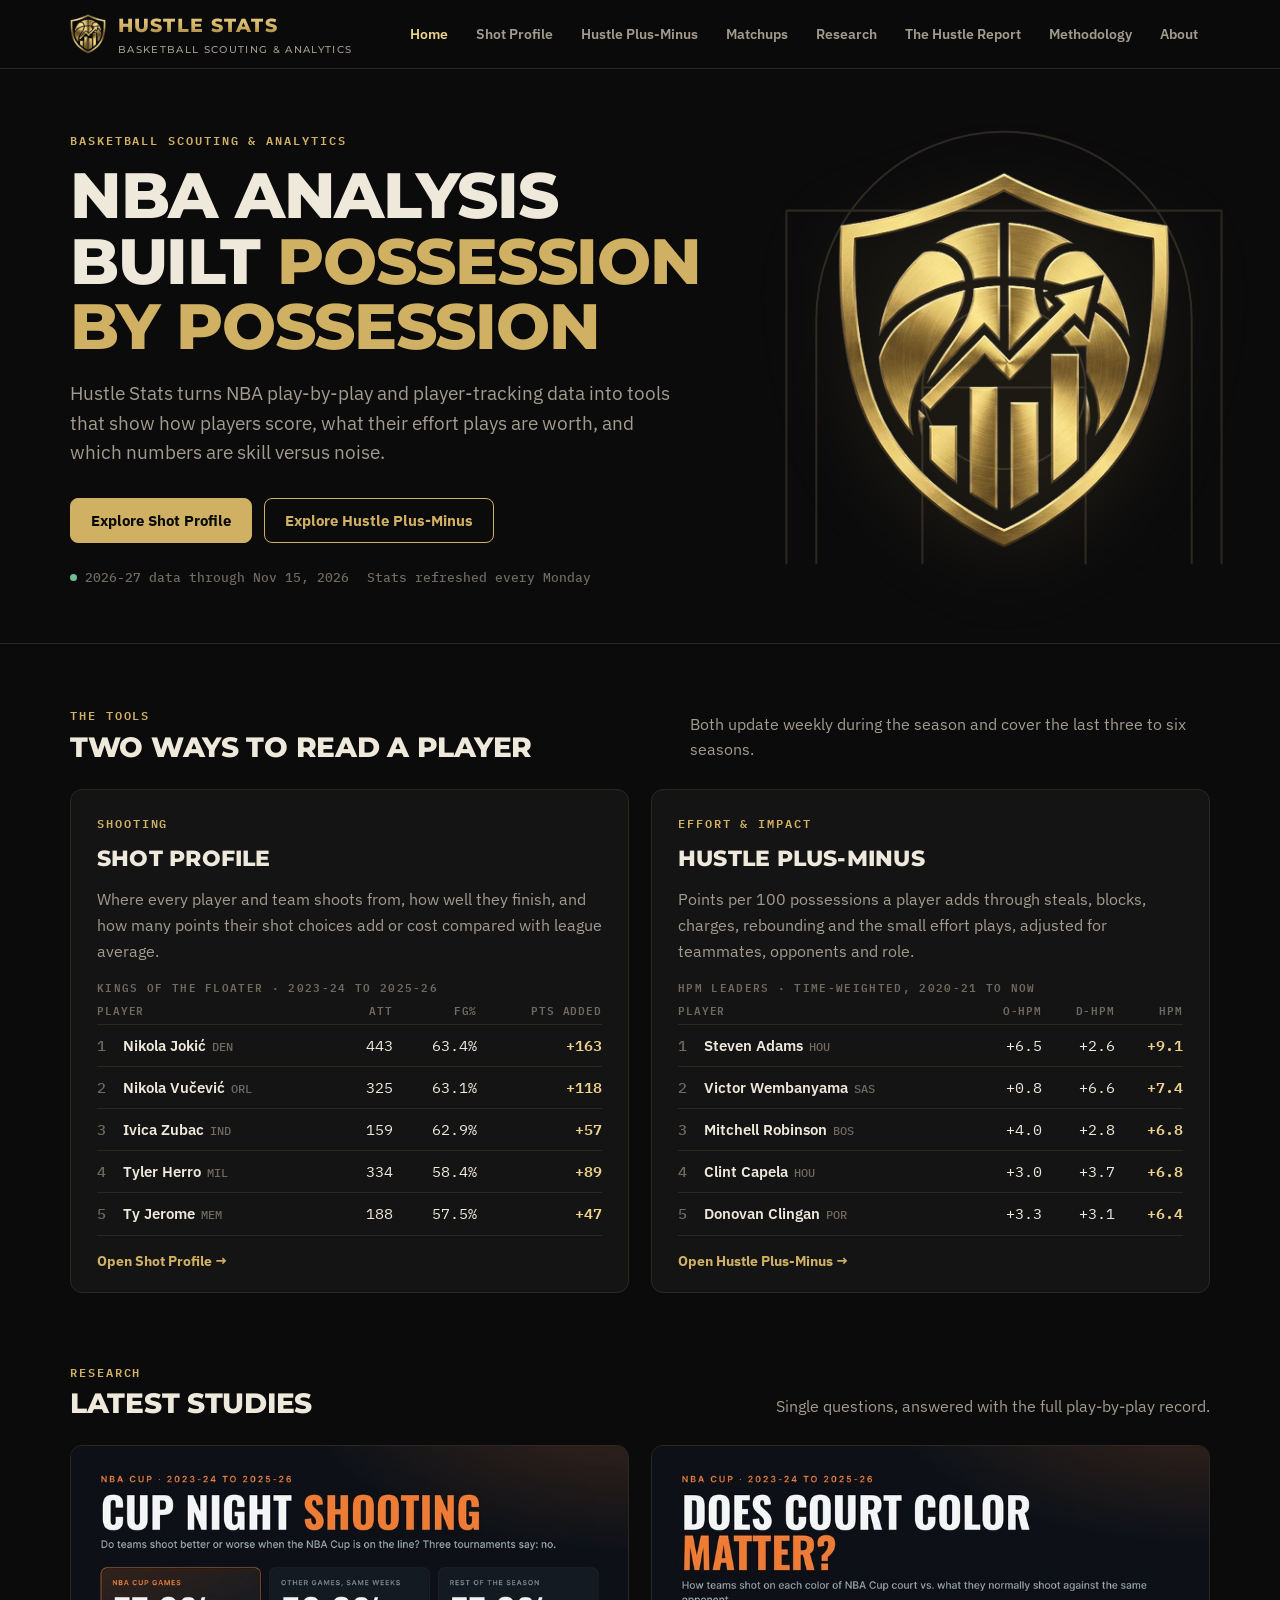
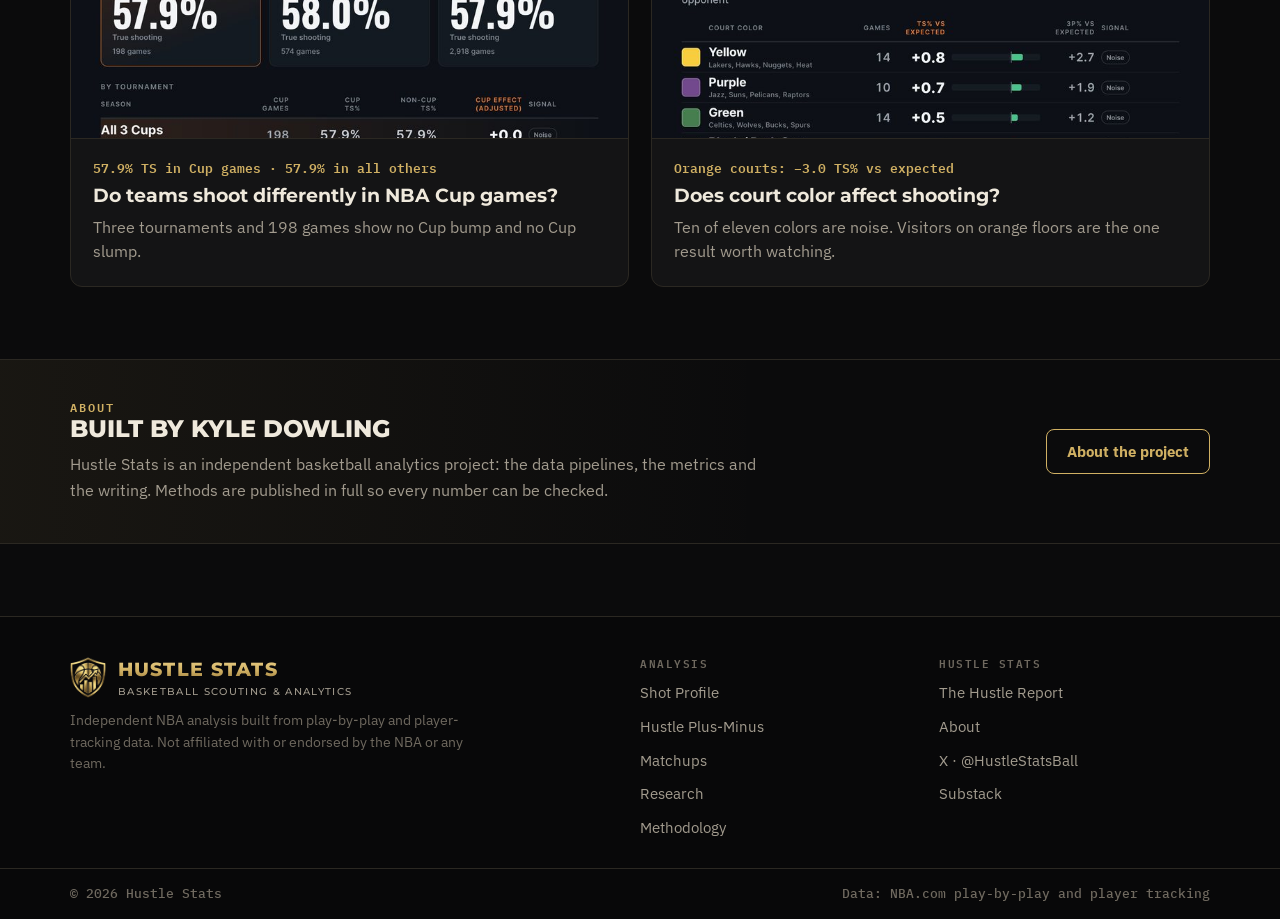
==== commit 0fc566c5: "Site update 2026-11-16 16:33" ====
--- a/public/index.html
+++ b/public/index.html
@@ -30,7 +30,7 @@
     <h1>NBA analysis built <em>possession by possession</em></h1>
     <p class="lede">Hustle Stats turns NBA play-by-play and player-tracking data into tools that show how players score, what their effort plays are worth, and which numbers are skill versus noise.</p>
     <div class="cta"><a class="btn" href="/shot-profile">Explore Shot Profile</a><a class="btn ghost" href="/hustle-plus-minus">Explore Hustle Plus-Minus</a></div>
-    <div class="status"><span>2026-27 data through Nov 8, 2026</span>Stats refreshed every Monday</div>
+    <div class="status"><span>2026-27 data through Nov 15, 2026</span>Stats refreshed every Monday</div>
     <div id="latest"></div>
   </div>
   <div class="hero-mark">
@@ -58,7 +58,7 @@
       <h3><a href="/hustle-plus-minus">Hustle Plus-Minus</a></h3>
       <p>Points per 100 possessions a player adds through steals, blocks, charges, rebounding and the small effort plays, adjusted for teammates, opponents and role.</p>
       <table class="mini"><caption>HPM leaders · time-weighted, 2020-21 to now</caption>
-        <thead><tr><th>Player</th><th>O-HPM</th><th>D-HPM</th><th>HPM</th></tr></thead><tbody><tr><td><span class="rk">1</span>Steven Adams<span class="tm">HOU</span></td><td>+6.3</td><td>+2.6</td><td class="hi">+8.8</td></tr><tr><td><span class="rk">2</span>Victor Wembanyama<span class="tm">SAS</span></td><td>+0.8</td><td>+6.4</td><td class="hi">+7.2</td></tr><tr><td><span class="rk">3</span>Mitchell Robinson<span class="tm">BOS</span></td><td>+4.3</td><td>+2.8</td><td class="hi">+7.0</td></tr><tr><td><span class="rk">4</span>Clint Capela<span class="tm">HOU</span></td><td>+3.0</td><td>+3.9</td><td class="hi">+6.9</td></tr><tr><td><span class="rk">5</span>Zach Edey<span class="tm">MEM</span></td><td>+3.0</td><td>+3.6</td><td class="hi">+6.5</td></tr></tbody></table>
+        <thead><tr><th>Player</th><th>O-HPM</th><th>D-HPM</th><th>HPM</th></tr></thead><tbody><tr><td><span class="rk">1</span>Steven Adams<span class="tm">HOU</span></td><td>+6.5</td><td>+2.6</td><td class="hi">+9.1</td></tr><tr><td><span class="rk">2</span>Victor Wembanyama<span class="tm">SAS</span></td><td>+0.8</td><td>+6.6</td><td class="hi">+7.4</td></tr><tr><td><span class="rk">3</span>Mitchell Robinson<span class="tm">BOS</span></td><td>+4.0</td><td>+2.8</td><td class="hi">+6.8</td></tr><tr><td><span class="rk">4</span>Clint Capela<span class="tm">HOU</span></td><td>+3.0</td><td>+3.7</td><td class="hi">+6.8</td></tr><tr><td><span class="rk">5</span>Donovan Clingan<span class="tm">POR</span></td><td>+3.3</td><td>+3.1</td><td class="hi">+6.4</td></tr></tbody></table>
       <a class="more" href="/hustle-plus-minus">Open Hustle Plus-Minus →</a>
     </article>
   </div>
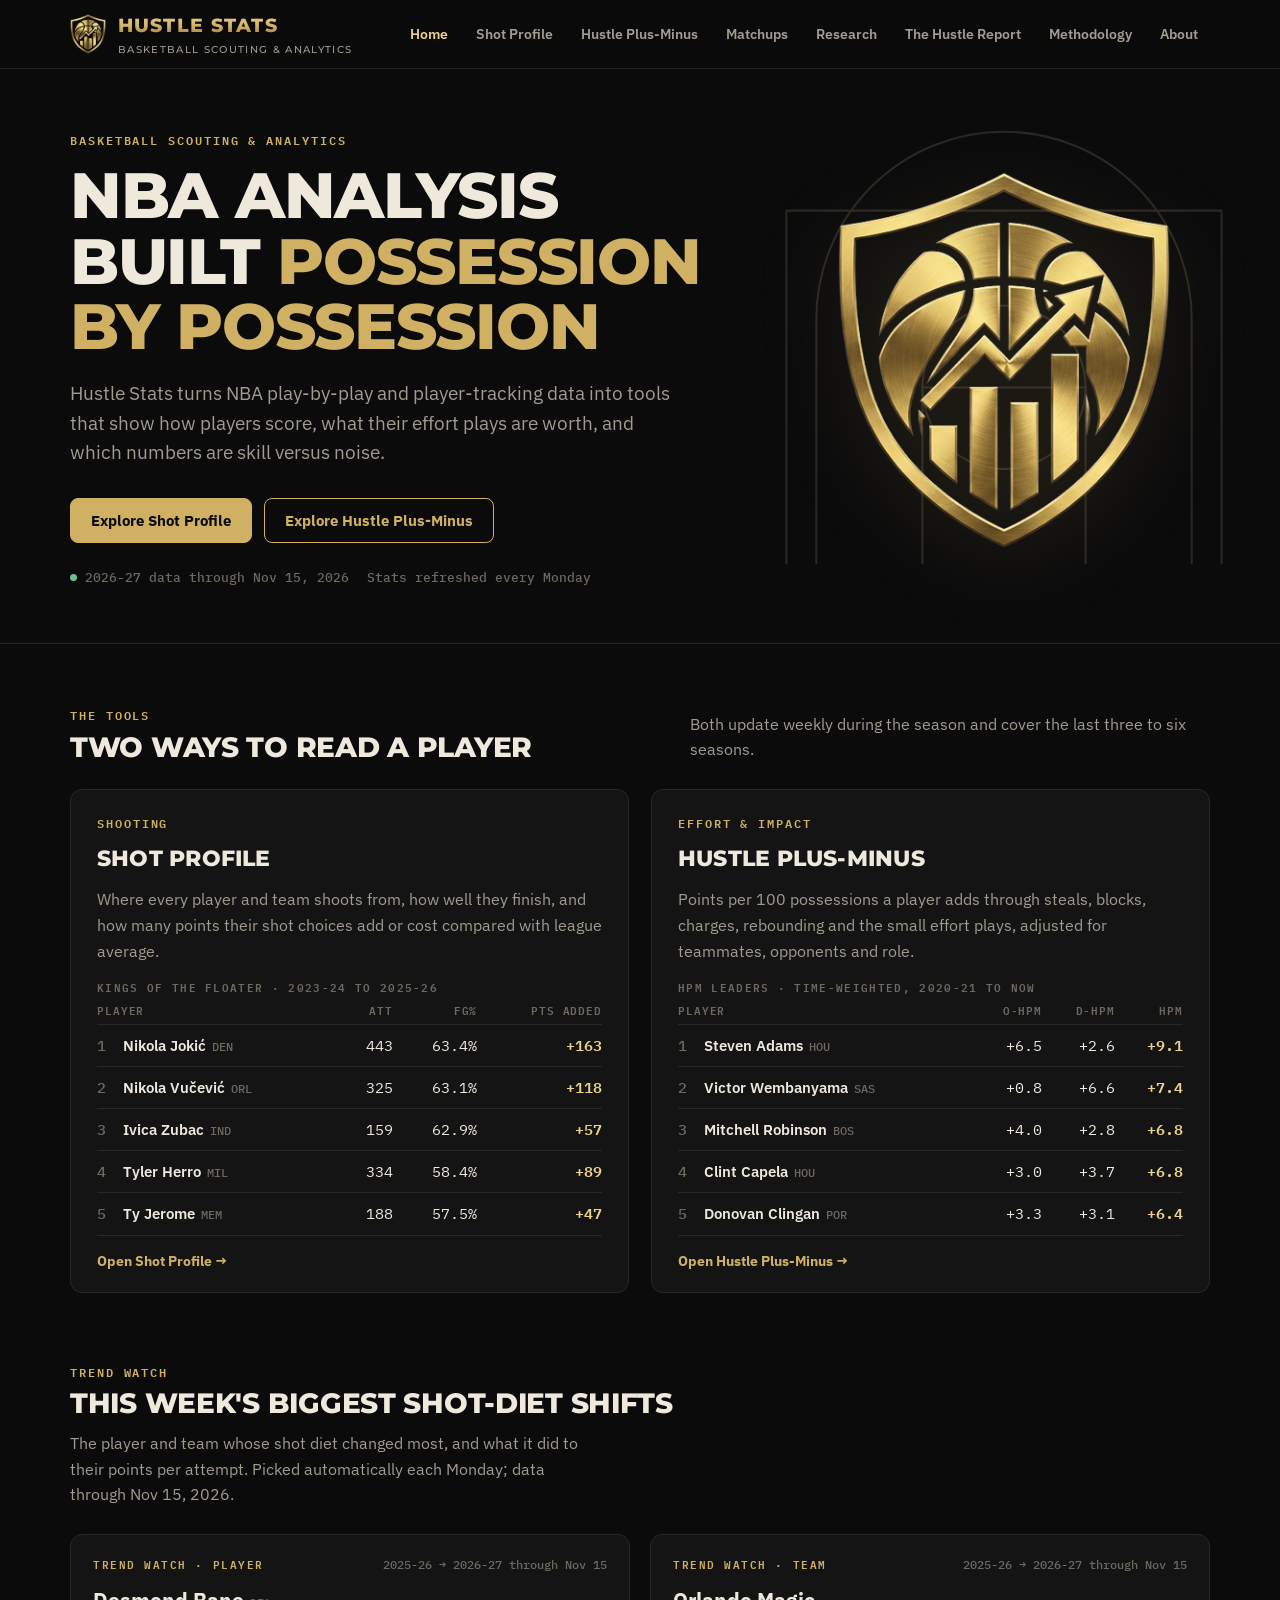
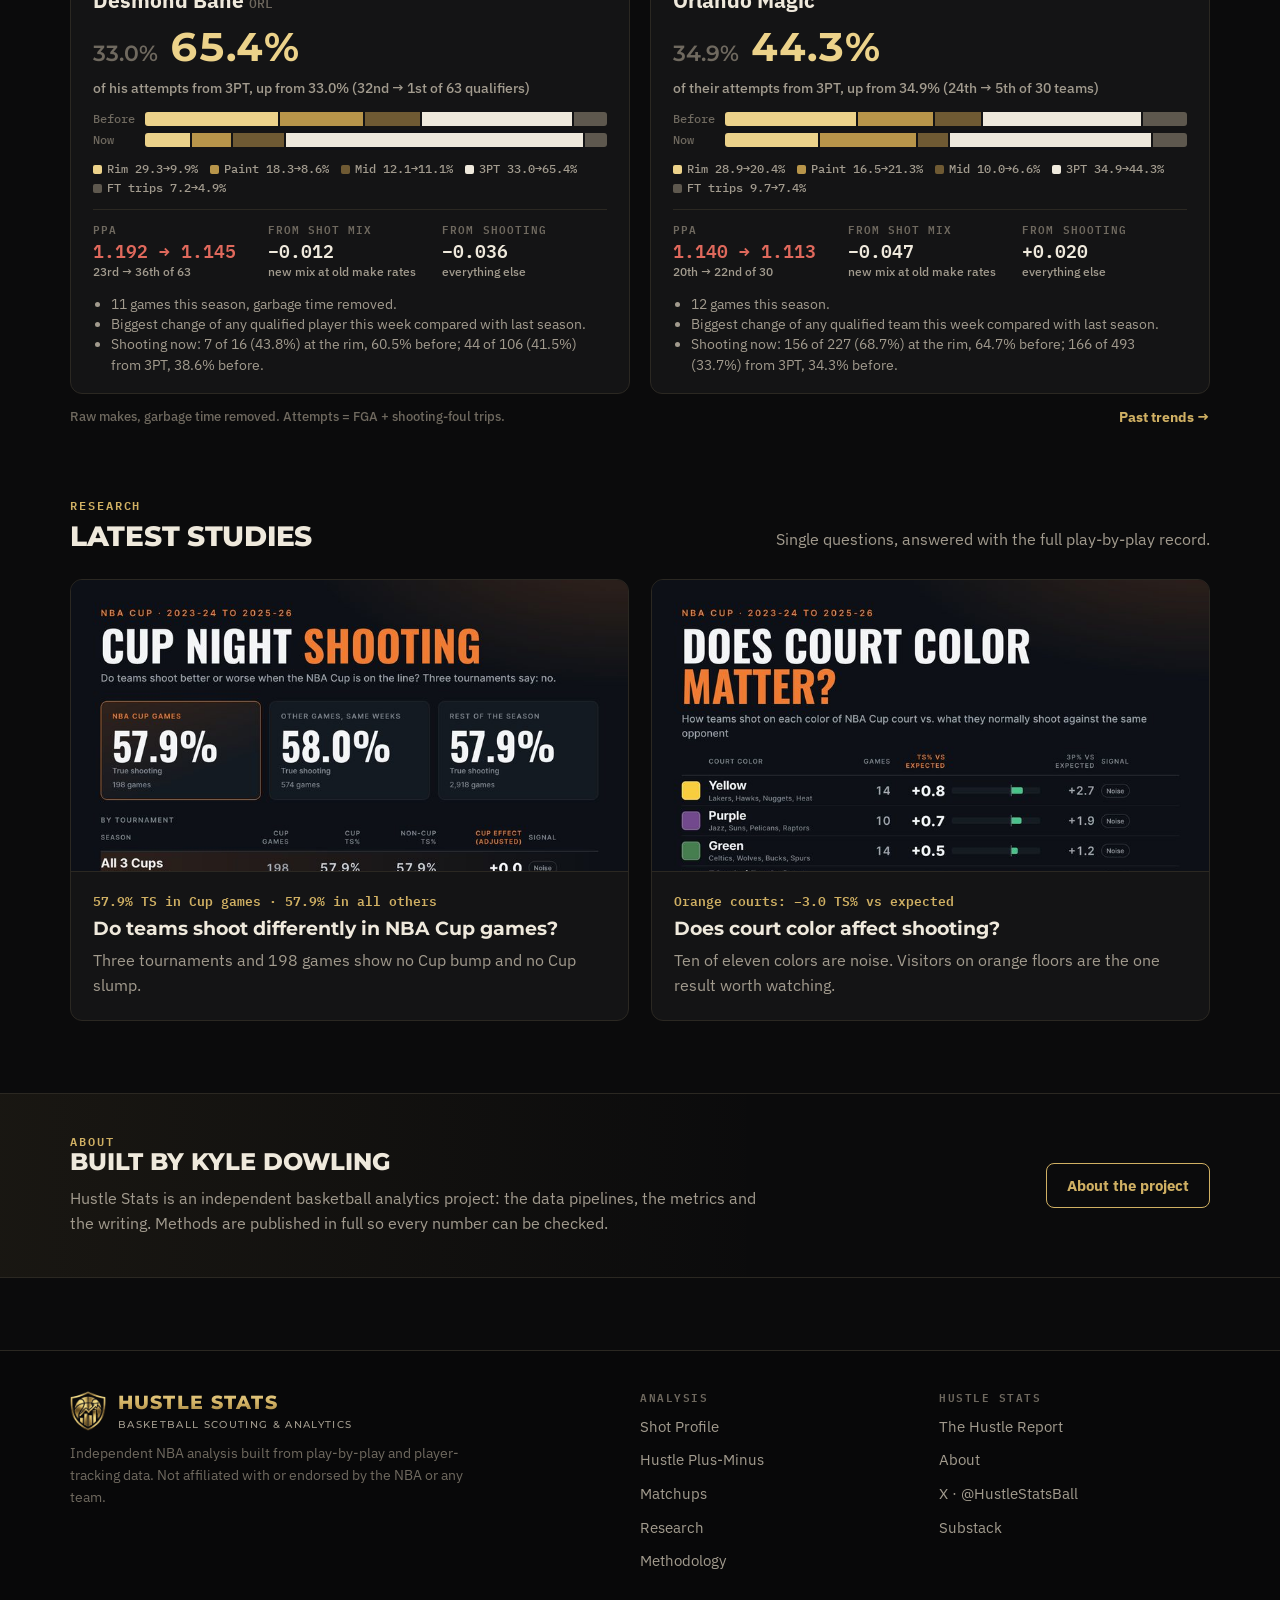
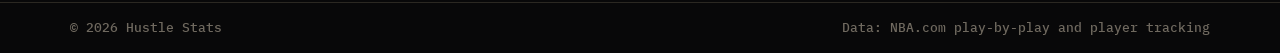
==== commit ac18704a: "Site update 2026-11-17 12:04" ====
--- a/public/index.html
+++ b/public/index.html
@@ -15,7 +15,35 @@
 <script type="application/ld+json">{"@context": "https://schema.org", "@graph": [{"@type": "WebSite", "name": "Hustle Stats", "url": "https://hustlestatsbasketball.com/", "description": "NBA analysis built possession by possession: Shot Profile, Hustle Plus-Minus and research from play-by-play and tracking data."}, {"@type": "Organization", "name": "Hustle Stats", "url": "https://hustlestatsbasketball.com/", "logo": "https://hustlestatsbasketball.com/assets/icon_512.png", "sameAs": ["https://x.com/HustleStatsBall", "https://hustlestatsball.substack.com/"]}]}</script>
 <meta name="theme-color" content="#0b0b0c">
 <link rel="icon" href="/assets/icon_32.png" sizes="32x32"><link rel="apple-touch-icon" href="/assets/icon_180.png">
-<link rel="preconnect" href="https://fonts.googleapis.com"><link rel="preconnect" href="https://fonts.gstatic.com" crossorigin><link rel="stylesheet" href="https://fonts.googleapis.com/css2?family=IBM+Plex+Mono:wght@400;500;600&family=IBM+Plex+Sans:wght@400;500;600;700&family=Montserrat:wght@500;600;700;800&display=swap"><link rel="stylesheet" href="/assets/site.css">
+<link rel="preconnect" href="https://fonts.googleapis.com"><link rel="preconnect" href="https://fonts.gstatic.com" crossorigin><link rel="stylesheet" href="https://fonts.googleapis.com/css2?family=IBM+Plex+Mono:wght@400;500;600&family=IBM+Plex+Sans:wght@400;500;600;700&family=Montserrat:wght@500;600;700;800&display=swap"><link rel="stylesheet" href="/assets/site.css"><style>
+.tw-grid{display:grid;grid-template-columns:repeat(2,minmax(0,1fr));gap:20px}
+@media (max-width:820px){.tw-grid{grid-template-columns:1fr}}
+.tw{background:var(--court);border:1px solid var(--line);border-radius:12px;padding:22px 22px 18px;display:flex;flex-direction:column;gap:14px;min-width:0}
+.tw .tw-top{display:flex;justify-content:space-between;gap:10px;align-items:baseline;flex-wrap:wrap}
+.tw .tw-kind{font:600 11px/1.3 var(--f-data);letter-spacing:.14em;text-transform:uppercase;color:var(--gold)}
+.tw .tw-per{font:500 11.5px/1.3 var(--f-data);color:var(--faint)}
+.tw h3{font:700 21px/1.25 var(--f-body);margin:0;color:var(--text)}
+.tw h3 a{color:inherit;text-decoration:none}.tw h3 a:hover{color:var(--gold-hi)}
+.tw .tw-big{display:flex;align-items:baseline;gap:12px;flex-wrap:wrap}
+.tw .tw-big b{font:700 40px/1 var(--f-display);color:var(--gold-hi);font-variant-numeric:tabular-nums}
+.tw .tw-big s{font:600 22px/1 var(--f-display);color:var(--faint);text-decoration:none}
+.tw .tw-big span{font:500 13.5px/1.35 var(--f-body);color:var(--mute)}
+.tw .tw-diet{display:grid;grid-template-columns:auto 1fr;gap:6px 10px;align-items:center;font:500 11.5px var(--f-data);color:var(--faint)}
+.tw .tw-bar{display:flex;height:14px;border-radius:3px;overflow:hidden;gap:2px}
+.tw .tw-bar i{display:block;height:100%}
+.tw .tw-leg{display:flex;flex-wrap:wrap;gap:4px 12px;font:500 11.5px var(--f-data);color:var(--mute)}
+.tw .tw-leg i{display:inline-block;width:9px;height:9px;border-radius:2px;margin-right:5px;vertical-align:-1px}
+.tw .tw-ppa{display:grid;grid-template-columns:repeat(3,minmax(0,1fr));gap:10px;border-top:1px solid var(--line);padding-top:12px}
+.tw .tw-ppa div{min-width:0}
+.tw .tw-ppa .k{font:600 10.5px/1.3 var(--f-data);letter-spacing:.1em;text-transform:uppercase;color:var(--faint)}
+.tw .tw-ppa .v{font:600 18px/1.3 var(--f-data);color:var(--text);font-variant-numeric:tabular-nums;margin-top:3px}
+.tw .tw-ppa .v.up{color:var(--up)}.tw .tw-ppa .v.down{color:var(--down)}
+.tw .tw-ppa .s{font:500 11.5px/1.35 var(--f-body);color:var(--mute);margin-top:2px}
+.tw ul{margin:0;padding-left:18px;font:400 13.5px/1.5 var(--f-body);color:var(--mute)}
+.tw-foot{display:flex;justify-content:space-between;gap:12px;flex-wrap:wrap;margin-top:14px;font:500 13px var(--f-body);color:var(--faint)}
+.tw-hist{display:grid;gap:34px}
+.tw-hist h3.tw-date{font:600 12px/1.3 var(--f-data);letter-spacing:.12em;text-transform:uppercase;color:var(--faint);margin:0 0 12px}
+</style>
 </head><body>
 <header class="site-header"><div class="wrap">
   <a class="brand" href="/" aria-label="Hustle Stats home"><img src="/assets/shield_sm.png" alt="" width="36" height="41">
@@ -65,6 +93,36 @@
 </div></section>
 
 <section class="section"><div class="wrap">
+  <div class="section-head"><div><div class="eyebrow">Trend Watch</div><h2>This week's biggest shot-diet shifts</h2></div>
+    <p>The player and team whose shot diet changed most, and what it did to their points per attempt. Picked automatically each Monday; data through Nov 15, 2026.</p></div>
+  <div class="tw-grid"><article class="tw">
+  <div class="tw-top"><span class="tw-kind">Trend Watch · Player</span><span class="tw-per">2025-26 → 2026-27 through Nov 15</span></div>
+  <h3><a href="/shot-profile#desmond-bane">Desmond Bane</a> <span style="font:500 13px var(--f-data);color:var(--faint)">ORL</span></h3>
+  <div class="tw-big"><s>33.0%</s><b>65.4%</b><span>of his attempts from 3PT, up from 33.0% (32nd → 1st of 63 qualifiers)</span></div>
+  <div class="tw-diet"><span>Before</span><div class="tw-bar"><i style="width:29.3%;background:#ecd28a" title="Rim 29.3%"></i><i style="width:18.3%;background:#b8954a" title="Paint 18.3%"></i><i style="width:12.1%;background:#6f5a33" title="Mid 12.1%"></i><i style="width:33.0%;background:#efe9dc" title="3PT 33.0%"></i><i style="width:7.2%;background:#5e584e" title="FT trips 7.2%"></i></div><span>Now</span><div class="tw-bar"><i style="width:9.9%;background:#ecd28a" title="Rim 9.9%"></i><i style="width:8.6%;background:#b8954a" title="Paint 8.6%"></i><i style="width:11.1%;background:#6f5a33" title="Mid 11.1%"></i><i style="width:65.4%;background:#efe9dc" title="3PT 65.4%"></i><i style="width:4.9%;background:#5e584e" title="FT trips 4.9%"></i></div></div>
+  <div class="tw-leg"><span><i style="background:#ecd28a"></i>Rim 29.3→9.9%</span><span><i style="background:#b8954a"></i>Paint 18.3→8.6%</span><span><i style="background:#6f5a33"></i>Mid 12.1→11.1%</span><span><i style="background:#efe9dc"></i>3PT 33.0→65.4%</span><span><i style="background:#5e584e"></i>FT trips 7.2→4.9%</span></div>
+  <div class="tw-ppa">
+    <div><div class="k">PPA</div><div class="v down">1.192 → 1.145</div><div class="s">23rd → 36th of 63</div></div>
+    <div><div class="k">From shot mix</div><div class="v">−0.012</div><div class="s">new mix at old make rates</div></div>
+    <div><div class="k">From shooting</div><div class="v">−0.036</div><div class="s">everything else</div></div>
+  </div>
+  <ul><li>11 games this season, garbage time removed.</li><li>Biggest change of any qualified player this week compared with last season.</li><li>Shooting now: 7 of 16 (43.8%) at the rim, 60.5% before; 44 of 106 (41.5%) from 3PT, 38.6% before.</li></ul>
+</article><article class="tw">
+  <div class="tw-top"><span class="tw-kind">Trend Watch · Team</span><span class="tw-per">2025-26 → 2026-27 through Nov 15</span></div>
+  <h3><a href="/shot-profile#team-orl">Orlando Magic</a></h3>
+  <div class="tw-big"><s>34.9%</s><b>44.3%</b><span>of their attempts from 3PT, up from 34.9% (24th → 5th of 30 teams)</span></div>
+  <div class="tw-diet"><span>Before</span><div class="tw-bar"><i style="width:28.9%;background:#ecd28a" title="Rim 28.9%"></i><i style="width:16.5%;background:#b8954a" title="Paint 16.5%"></i><i style="width:10.0%;background:#6f5a33" title="Mid 10.0%"></i><i style="width:34.9%;background:#efe9dc" title="3PT 34.9%"></i><i style="width:9.7%;background:#5e584e" title="FT trips 9.7%"></i></div><span>Now</span><div class="tw-bar"><i style="width:20.4%;background:#ecd28a" title="Rim 20.4%"></i><i style="width:21.3%;background:#b8954a" title="Paint 21.3%"></i><i style="width:6.6%;background:#6f5a33" title="Mid 6.6%"></i><i style="width:44.3%;background:#efe9dc" title="3PT 44.3%"></i><i style="width:7.4%;background:#5e584e" title="FT trips 7.4%"></i></div></div>
+  <div class="tw-leg"><span><i style="background:#ecd28a"></i>Rim 28.9→20.4%</span><span><i style="background:#b8954a"></i>Paint 16.5→21.3%</span><span><i style="background:#6f5a33"></i>Mid 10.0→6.6%</span><span><i style="background:#efe9dc"></i>3PT 34.9→44.3%</span><span><i style="background:#5e584e"></i>FT trips 9.7→7.4%</span></div>
+  <div class="tw-ppa">
+    <div><div class="k">PPA</div><div class="v down">1.140 → 1.113</div><div class="s">20th → 22nd of 30</div></div>
+    <div><div class="k">From shot mix</div><div class="v">−0.047</div><div class="s">new mix at old make rates</div></div>
+    <div><div class="k">From shooting</div><div class="v">+0.020</div><div class="s">everything else</div></div>
+  </div>
+  <ul><li>12 games this season.</li><li>Biggest change of any qualified team this week compared with last season.</li><li>Shooting now: 156 of 227 (68.7%) at the rim, 64.7% before; 166 of 493 (33.7%) from 3PT, 34.3% before.</li></ul>
+</article></div>
+  <div class="tw-foot"><span>Raw makes, garbage time removed. Attempts = FGA + shooting-foul trips.</span><a class="more" href="/research#trend-watch">Past trends →</a></div>
+</div></section>
+<section class="section"><div class="wrap">
   <div class="section-head"><div><div class="eyebrow">Research</div><h2>Latest studies</h2></div>
     <p>Single questions, answered with the full play-by-play record.</p></div>
   <div class="grid-2">
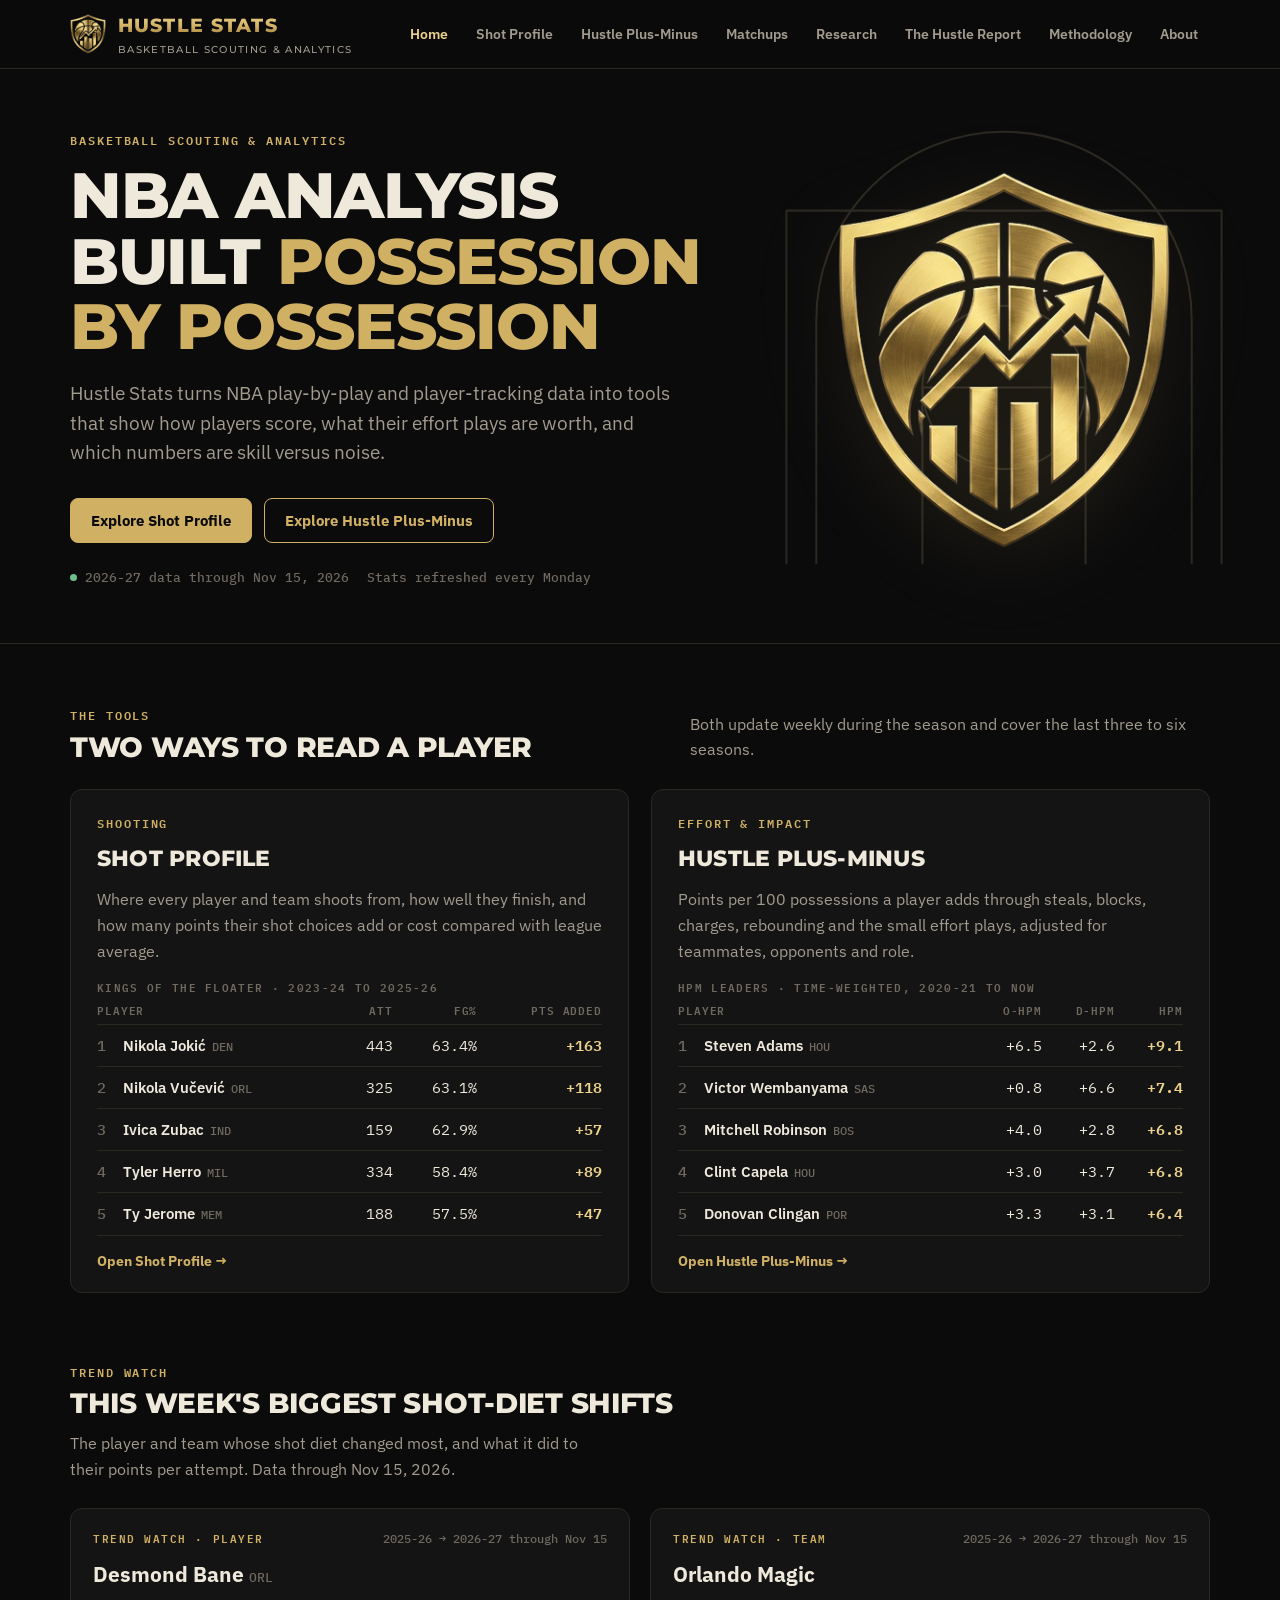
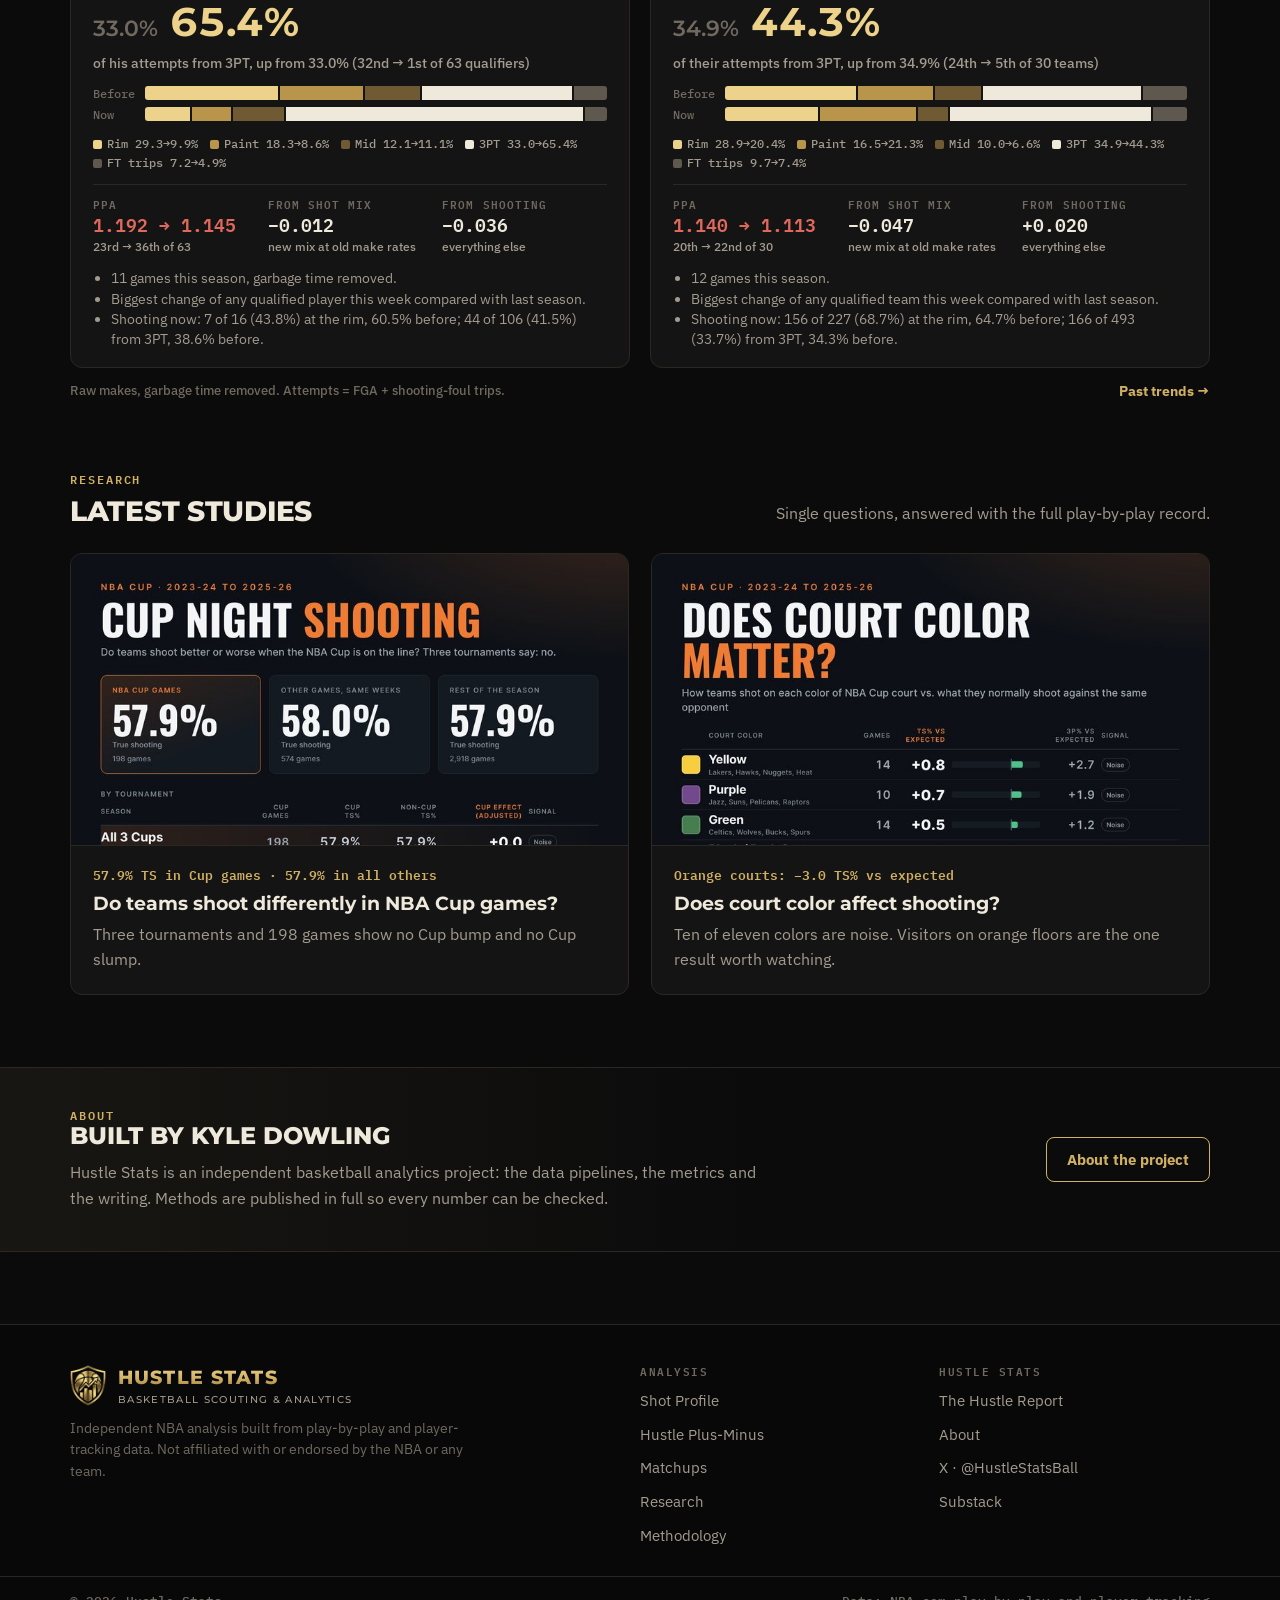
==== commit 70e93d92: "Site update 2026-11-17 12:16" ====
--- a/public/index.html
+++ b/public/index.html
@@ -94,7 +94,7 @@
 
 <section class="section"><div class="wrap">
   <div class="section-head"><div><div class="eyebrow">Trend Watch</div><h2>This week's biggest shot-diet shifts</h2></div>
-    <p>The player and team whose shot diet changed most, and what it did to their points per attempt. Picked automatically each Monday; data through Nov 15, 2026.</p></div>
+    <p>The player and team whose shot diet changed most, and what it did to their points per attempt. Data through Nov 15, 2026.</p></div>
   <div class="tw-grid"><article class="tw">
   <div class="tw-top"><span class="tw-kind">Trend Watch · Player</span><span class="tw-per">2025-26 → 2026-27 through Nov 15</span></div>
   <h3><a href="/shot-profile#desmond-bane">Desmond Bane</a> <span style="font:500 13px var(--f-data);color:var(--faint)">ORL</span></h3>
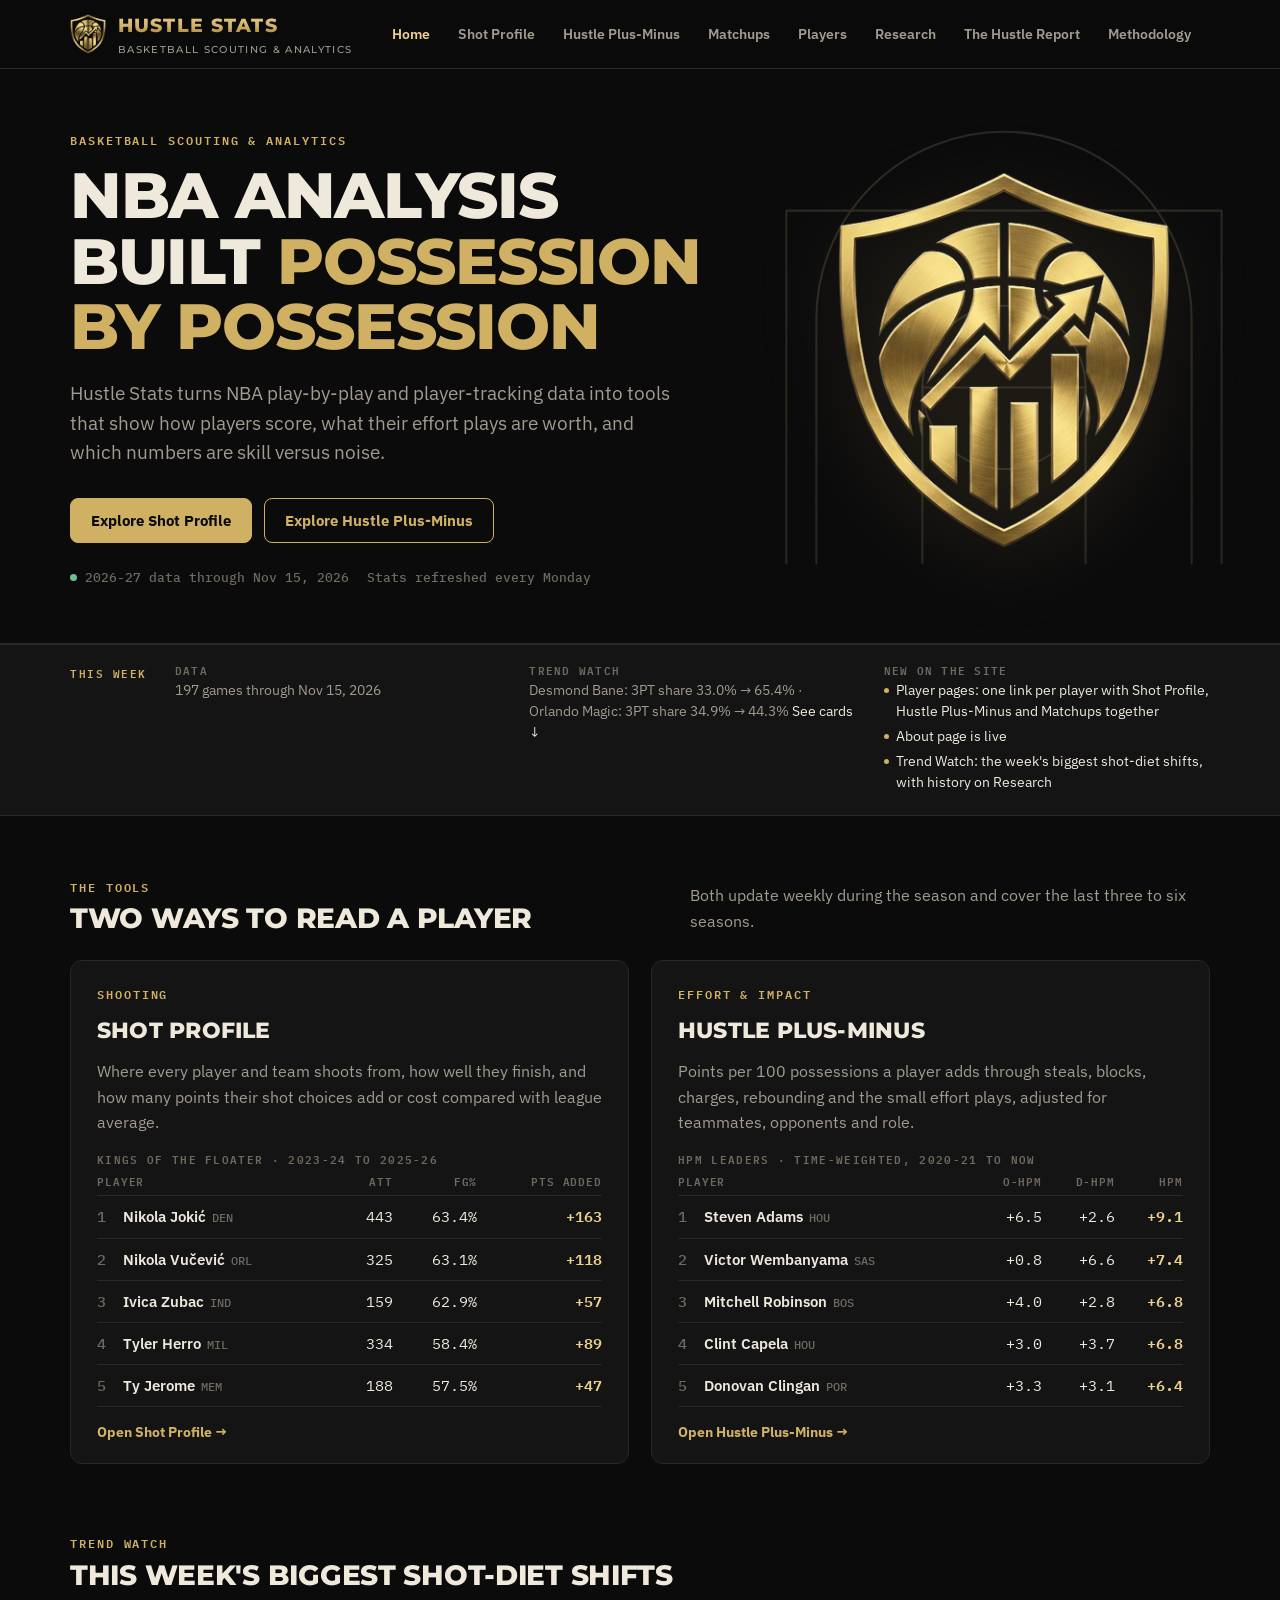
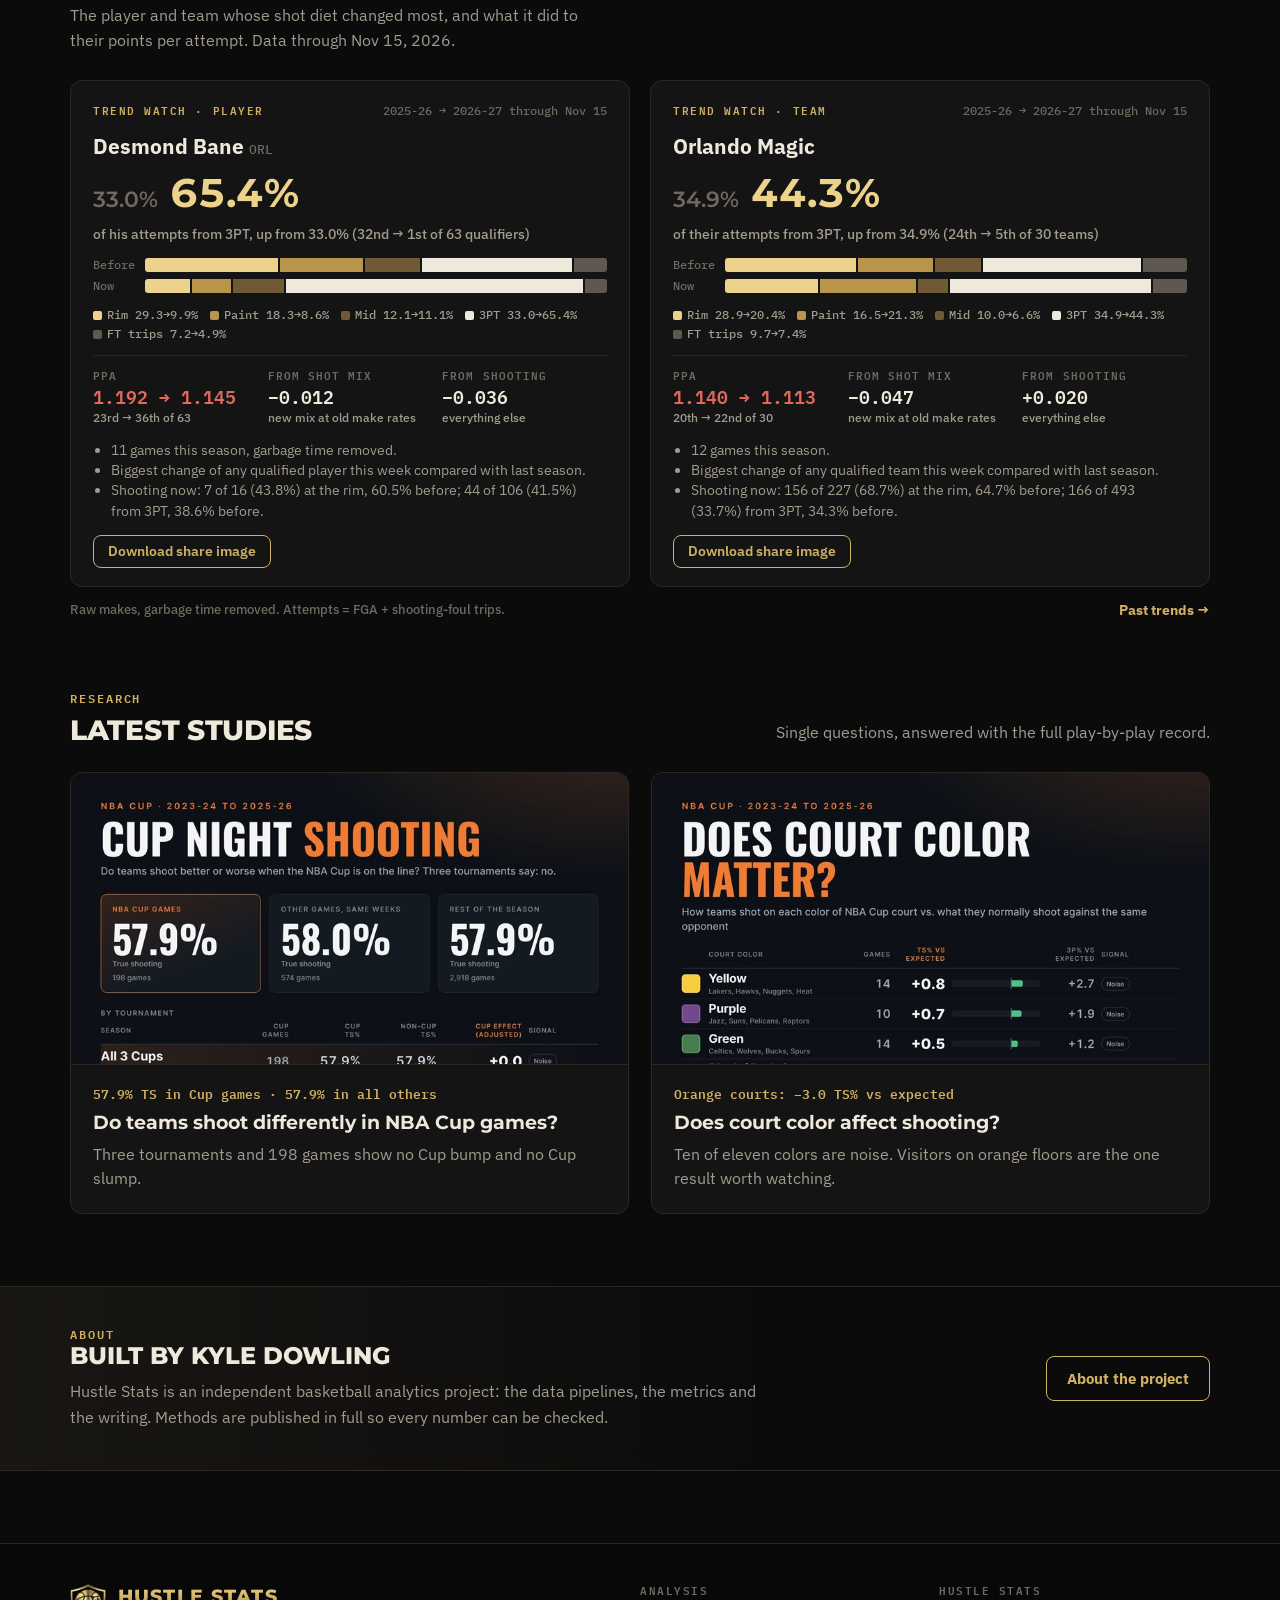
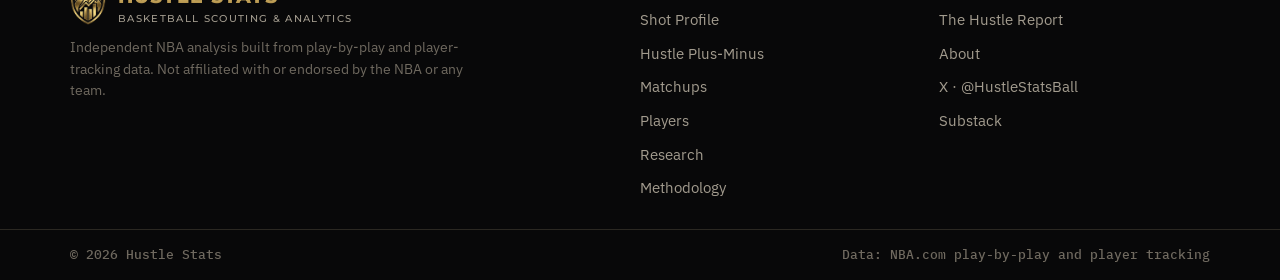
==== commit 39d7fbb8: "Site update 2026-11-17 13:01" ====
--- a/public/index.html
+++ b/public/index.html
@@ -43,12 +43,25 @@
 .tw-foot{display:flex;justify-content:space-between;gap:12px;flex-wrap:wrap;margin-top:14px;font:500 13px var(--f-body);color:var(--faint)}
 .tw-hist{display:grid;gap:34px}
 .tw-hist h3.tw-date{font:600 12px/1.3 var(--f-data);letter-spacing:.12em;text-transform:uppercase;color:var(--faint);margin:0 0 12px}
+
+.wn{border-top:1px solid var(--line);border-bottom:1px solid var(--line);background:var(--court)}
+.wn .wrap{display:grid;grid-template-columns:auto repeat(3,minmax(0,1fr));gap:14px 28px;padding-top:18px;padding-bottom:18px;align-items:start}
+@media (max-width:900px){.wn .wrap{grid-template-columns:1fr}}
+.wn .wn-h{font:600 11px/1.4 var(--f-data);letter-spacing:.14em;text-transform:uppercase;color:var(--gold);white-space:nowrap;padding-top:2px}
+.wn .wn-i{font:400 14px/1.5 var(--f-body);color:var(--mute);min-width:0}
+.wn .wn-i b{display:block;font:600 10.5px/1.3 var(--f-data);letter-spacing:.12em;text-transform:uppercase;color:var(--faint);margin-bottom:3px}
+.wn .wn-li{padding-left:12px;position:relative;margin-bottom:4px}.wn .wn-li::before{content:'';position:absolute;left:0;top:.6em;width:5px;height:5px;border-radius:50%;background:var(--gold)}
+.wn .wn-i a{color:var(--text)}.wn .wn-i a:hover{color:var(--gold-hi)}
+
+.dl-btn{display:inline-flex;align-items:center;gap:8px;background:transparent;border:1.5px solid var(--gold);color:var(--gold);border-radius:8px;padding:9px 14px;font:600 13.5px/1 var(--f-body);cursor:pointer}
+.dl-btn:hover{background:rgba(208,176,99,.12);color:var(--gold-hi)}
+.dl-btn[disabled]{opacity:.5;cursor:wait}
 </style>
 </head><body>
 <header class="site-header"><div class="wrap">
   <a class="brand" href="/" aria-label="Hustle Stats home"><img src="/assets/shield_sm.png" alt="" width="36" height="41">
     <span><b>Hustle Stats</b><small>Basketball scouting &amp; analytics</small></span></a>
-  <nav class="nav" aria-label="Main"><a href="/" aria-current="page">Home</a><a href="/shot-profile">Shot Profile</a><a href="/hustle-plus-minus">Hustle Plus-Minus</a><a href="/matchups">Matchups</a><a href="/research">Research</a><a href="/hustle-report">The Hustle Report</a><a href="/methodology">Methodology</a><a href="/about">About</a></nav>
+  <nav class="nav" aria-label="Main"><a href="/" aria-current="page">Home</a><a href="/shot-profile">Shot Profile</a><a href="/hustle-plus-minus">Hustle Plus-Minus</a><a href="/matchups">Matchups</a><a href="/players">Players</a><a href="/research">Research</a><a href="/hustle-report">The Hustle Report</a><a href="/methodology">Methodology</a><a href="/about">About</a></nav>
 </div></header>
 <main>
 
@@ -67,6 +80,12 @@
       <path d="M62 300 V120 A138 138 0 0 1 338 120 V300"/></svg>
     <img src="/assets/shield_md.png" alt="Hustle Stats shield logo" width="354" height="400">
   </div>
+</div></section>
+<section class="wn" aria-label="What changed this week"><div class="wrap">
+  <div class="wn-h">This week</div>
+  <div class="wn-i"><b>Data</b>197 games through Nov 15, 2026</div>
+  <div class="wn-i"><b>Trend Watch</b>Desmond Bane: 3PT share 33.0% → 65.4% · Orlando Magic: 3PT share 34.9% → 44.3% <a href="#trend-watch-home">See cards ↓</a></div>
+  <div class="wn-i"><b>New on the site</b><div class="wn-li"><a href="/players">Player pages: one link per player with Shot Profile, Hustle Plus-Minus and Matchups together</a></div><div class="wn-li"><a href="/about">About page is live</a></div><div class="wn-li"><a href="/research#trend-watch">Trend Watch: the week&#x27;s biggest shot-diet shifts, with history on Research</a></div></div>
 </div></section>
 
 <section class="section"><div class="wrap">
@@ -92,7 +111,7 @@
   </div>
 </div></section>
 
-<section class="section"><div class="wrap">
+<section class="section" id="trend-watch-home"><div class="wrap">
   <div class="section-head"><div><div class="eyebrow">Trend Watch</div><h2>This week's biggest shot-diet shifts</h2></div>
     <p>The player and team whose shot diet changed most, and what it did to their points per attempt. Data through Nov 15, 2026.</p></div>
   <div class="tw-grid"><article class="tw">
@@ -107,6 +126,7 @@
     <div><div class="k">From shooting</div><div class="v">−0.036</div><div class="s">everything else</div></div>
   </div>
   <ul><li>11 games this season, garbage time removed.</li><li>Biggest change of any qualified player this week compared with last season.</li><li>Shooting now: 7 of 16 (43.8%) at the rim, 60.5% before; 44 of 106 (41.5%) from 3PT, 38.6% before.</li></ul>
+  <div><button type="button" class="dl-btn" data-share-trend="2026-11-15|player">Download share image</button></div>
 </article><article class="tw">
   <div class="tw-top"><span class="tw-kind">Trend Watch · Team</span><span class="tw-per">2025-26 → 2026-27 through Nov 15</span></div>
   <h3><a href="/shot-profile#team-orl">Orlando Magic</a></h3>
@@ -119,6 +139,7 @@
     <div><div class="k">From shooting</div><div class="v">+0.020</div><div class="s">everything else</div></div>
   </div>
   <ul><li>12 games this season.</li><li>Biggest change of any qualified team this week compared with last season.</li><li>Shooting now: 156 of 227 (68.7%) at the rim, 64.7% before; 166 of 493 (33.7%) from 3PT, 34.3% before.</li></ul>
+  <div><button type="button" class="dl-btn" data-share-trend="2026-11-15|team">Download share image</button></div>
 </article></div>
   <div class="tw-foot"><span>Raw makes, garbage time removed. Attempts = FGA + shooting-foul trips.</span><a class="more" href="/research#trend-watch">Past trends →</a></div>
 </div></section>
@@ -145,11 +166,65 @@
 <footer class="site-footer"><div class="wrap">
   <div><a class="brand" href="/"><img src="/assets/shield_sm.png" alt="" width="36" height="41"><span><b>Hustle Stats</b><small>Basketball scouting &amp; analytics</small></span></a>
     <p>Independent NBA analysis built from play-by-play and player-tracking data. Not affiliated with or endorsed by the NBA or any team.</p></div>
-  <div><h4>Analysis</h4><ul><li><a href="/shot-profile">Shot Profile</a></li><li><a href="/hustle-plus-minus">Hustle Plus-Minus</a></li><li><a href="/matchups">Matchups</a></li><li><a href="/research">Research</a></li><li><a href="/methodology">Methodology</a></li></ul></div>
+  <div><h4>Analysis</h4><ul><li><a href="/shot-profile">Shot Profile</a></li><li><a href="/hustle-plus-minus">Hustle Plus-Minus</a></li><li><a href="/matchups">Matchups</a></li><li><a href="/players">Players</a></li><li><a href="/research">Research</a></li><li><a href="/methodology">Methodology</a></li></ul></div>
   <div><h4>Hustle Stats</h4><ul><li><a href="/hustle-report">The Hustle Report</a></li><li><a href="/about">About</a></li><li><a href="https://x.com/HustleStatsBall" rel="noopener">X · @HustleStatsBall</a></li><li><a href="https://hustlestatsball.substack.com/" rel="noopener">Substack</a></li></ul></div>
 </div>
 <div class="legal"><div class="wrap"><span>© 2026 Hustle Stats</span><span>Data: NBA.com play-by-play and player tracking</span></div></div>
 </footer>
+<script>
+window.HSShare=(()=>{
+const W=1600,H=900,BG='#0b0b0c',GOLD='#d0b063',HI='#ecd28a',TXT='#efe9dc',MUTE='#a29b8e',FAINT='#6f695f',LINE='#2b2822',DOWN='#c9826b';
+const SANS='"IBM Plex Sans",Inter,Arial,sans-serif',MONO='"IBM Plex Mono",Menlo,monospace';
+const COL={rim:'#ecd28a',pnt:'#b8954a',mid:'#6f5a33',c3:'#d9d2c3',ab3:'#efe9dc',three:'#efe9dc',trip:'#5e584e'};
+const LAB={rim:'Rim',pnt:'Paint',mid:'Mid',c3:'Corner 3',ab3:'Above-break 3',three:'3PT',trip:'FT trips'};
+let logo=null;const getLogo=()=>logo||(logo=new Promise(r=>{const i=new Image();i.onload=()=>r(i);i.onerror=()=>r(null);i.src='/assets/shield_sm.png';}));
+function base(){const c=document.createElement('canvas');c.width=W;c.height=H;const x=c.getContext('2d');
+  x.fillStyle=BG;x.fillRect(0,0,W,H);const g=x.createRadialGradient(W,0,0,W,0,900);g.addColorStop(0,'rgba(208,176,99,.22)');g.addColorStop(1,'rgba(208,176,99,0)');x.fillStyle=g;x.fillRect(0,0,W,H);
+  return [c,x];}
+function t(x,s,X,Y,font,col,align){x.font=font;x.fillStyle=col;x.textAlign=align||'left';x.textBaseline='alphabetic';x.fillText(s,X,Y);return x.measureText(s).width;}
+function fit(x,s,maxW,size,weight,fam){let f=size;do{x.font=`${weight} ${f}px ${fam}`;if(x.measureText(s).width<=maxW)break;f-=2;}while(f>24);return `${weight} ${f}px ${fam}`;}
+async function frame(x,eyebrow){const L=await getLogo();t(x,eyebrow.toUpperCase(),80,92,`600 22px ${MONO}`,GOLD);
+  x.fillStyle=LINE;x.fillRect(80,H-96,W-160,2);if(L)x.drawImage(L,80,H-78,44,50);
+  t(x,'HUSTLE STATS',L?136:80,H-44,`700 26px ${SANS}`,GOLD);t(x,'hustlestatsbasketball.com · @HustleStatsBall',W-80,H-44,`500 22px ${MONO}`,FAINT,'right');}
+function bar(x,X,Y,w,h,parts){let cx=X;const tot=parts.reduce((a,p)=>a+p[1],0)||1;parts.forEach(([k,v])=>{const pw=(w-2*(parts.length-1))*v/tot;x.fillStyle=COL[k];x.fillRect(cx,Y,Math.max(pw,0),h);cx+=pw+2;});}
+function kpi(x,X,Y,label,val,sub,col){t(x,label.toUpperCase(),X,Y,`600 18px ${MONO}`,FAINT);t(x,val,X,Y+62,`700 56px ${SANS}`,col||TXT);if(sub)t(x,sub,X,Y+96,`500 19px ${MONO}`,MUTE);}
+const f1=v=>v==null?'–':(v>0?'+':v<0?'−':'')+Math.abs(v).toFixed(1);
+const ORD=n=>n+(n%100>=11&&n%100<=13?'th':({1:'st',2:'nd',3:'rd'}[n%10]||'th'));
+function save(c,name){c.toBlob(b=>{const a=document.createElement('a');a.href=URL.createObjectURL(b);a.download=name+'.png';document.body.appendChild(a);a.click();setTimeout(()=>{URL.revokeObjectURL(a.href);a.remove();},500);},'image/png');}
+const slug=s=>s.toLowerCase().normalize('NFD').replace(/[̀-ͯ]/g,'').replace(/[^a-z0-9]+/g,'-').replace(/^-|-$/g,'');
+async function player(P,view,D){await document.fonts.ready;const [c,x]=base();const d=P.v[view]||{};const s=d.shot,h=d.hpm,m=d.mu,xf=d.xfg;
+  await frame(x,`Player · ${D.meta.views[view]}${view==='s26'?' · through '+new Date(D.meta.through+'T12:00:00').toLocaleDateString('en-US',{month:'short',day:'numeric'}):''}`);
+  x.font=fit(x,P.n,W-160,96,800,SANS);x.fillStyle=TXT;x.textAlign='left';x.fillText(P.n.toUpperCase(),80,200);
+  t(x,[P.tm,P.pos].filter(Boolean).join(' · '),80,248,`500 26px ${MONO}`,MUTE);
+  const K=[];if(s){K.push(['Points per attempt',s.ppa==null?'–':s.ppa.toFixed(3),s.ppa_rk?`${ORD(s.ppa_rk[0])} of ${s.ppa_rk[1]}`:'',HI]);K.push(['Shot Profile Total',f1(s.tot),s.tot_rk?`${s.tot_rk[2]}th percentile`:'',s.tot>=0?HI:DOWN]);}
+  if(xf)K.push(['xMaking',f1(xf.xmk),'pts / 100 shots vs expected',xf.xmk>=0?HI:DOWN]);
+  if(h)K.push(['Hustle Plus-Minus',f1(h.hpm),h.rk?`${h.rk[2]}th percentile`:'',h.hpm>=0?HI:DOWN]);
+  if(m&&m.tdi!=null)K.push(['Defender Index',String(Math.round(m.tdi)),'percentile, Matchups',HI]);
+  const cols=Math.min(K.length,4),cw=(W-160)/Math.max(cols,1);K.slice(0,4).forEach((k,i)=>kpi(x,80+i*cw,330,k[0],k[1],k[2],k[3]));
+  if(s){t(x,'SHOT DIET',80,560,`600 18px ${MONO}`,FAINT);const P2=['rim','pnt','mid','c3','ab3','trip'].map(k=>[k,s.diet[k]||0]);bar(x,80,580,W-160,34,P2);
+    let lx=80;P2.forEach(([k,v])=>{x.fillStyle=COL[k];x.fillRect(lx,648,16,16);const w=t(x,`${LAB[k]} ${v}%`,lx+24,663,`500 20px ${MONO}`,MUTE);lx+=w+56;});
+    t(x,`${s.att} attempts · raw makes, garbage time removed`,80,730,`400 20px ${SANS}`,FAINT);}
+  save(c,'hustle-stats-'+slug(P.n)+'-'+view);}
+async function trend(cd,through){await document.fonts.ready;const [c,x]=base();
+  await frame(x,`Trend Watch · ${cd.kind==='player'?'Player':'Team'} · ${cd.periods[0]} → ${cd.periods[1]}`);
+  x.font=fit(x,cd.name,W-160,84,800,SANS);x.fillStyle=TXT;x.textAlign='left';x.fillText(cd.name.toUpperCase(),80,190);
+  const up=cd.change>0;t(x,`${cd.label} share of ${cd.kind==='player'?'his':'their'} attempts`,80,250,`500 30px ${SANS}`,MUTE);
+  const w1=t(x,cd.before.toFixed(1)+'%',80,390,`700 92px ${SANS}`,FAINT);t(x,'→',80+w1+30,380,`600 64px ${SANS}`,GOLD);const w2=t(x,'→',0,-100,`600 64px ${SANS}`,BG);
+  t(x,cd.after.toFixed(1)+'%',80+w1+30+w2+30,390,`800 132px ${SANS}`,HI);
+  t(x,`Rank among ${cd.rank_after[1]} ${cd.kind==='player'?'qualified players':'teams'}: ${ORD(cd.rank_before[0])} → ${ORD(cd.rank_after[0])}`,80,450,`500 24px ${MONO}`,MUTE);
+  const ks=['rim','pnt','mid','three','trip'];t(x,'BEFORE',80,528,`600 18px ${MONO}`,FAINT);bar(x,200,508,W-280,26,ks.map(k=>[k,cd.diet[k][0]]));
+  t(x,'NOW',80,574,`600 18px ${MONO}`,FAINT);bar(x,200,554,W-280,26,ks.map(k=>[k,cd.diet[k][1]]));
+  let lx=200;ks.forEach(k=>{x.fillStyle=COL[k];x.fillRect(lx,606,16,16);const w=t(x,`${LAB[k]} ${cd.diet[k][0].toFixed(1)}→${cd.diet[k][1].toFixed(1)}%`,lx+24,621,`500 19px ${MONO}`,MUTE);lx+=w+44;});
+  const dc=cd.ppa_change<0?DOWN:HI;kpi(x,80,672,'Points per attempt',`${cd.ppa_before.toFixed(3)} → ${cd.ppa_after.toFixed(3)}`,`${ORD(cd.ppa_rank_before[0])} → ${ORD(cd.ppa_rank_after[0])} of ${cd.ppa_rank_after[1]}`,dc);
+  const sg=v=>(v>0?'+':v<0?'−':'')+Math.abs(v).toFixed(3);kpi(x,760,672,'From shot mix',sg(cd.ppa_from_mix),'new mix at old make rates');kpi(x,1180,672,'From shooting',sg(cd.ppa_from_shooting),'everything else');
+  save(c,'hustle-stats-trend-'+slug(cd.name)+'-'+through);}
+function wire(root){(root||document).querySelectorAll('[data-share-trend]').forEach(b=>{if(b.dataset.wired)return;b.dataset.wired=1;b.onclick=async()=>{b.disabled=true;try{
+  const [th,kind]=b.dataset.shareTrend.split('|');const T=await fetch('/data/trends.json').then(r=>r.json());const e=T.entries.find(e=>e.through===th);if(e&&e[kind])await trend(e[kind],th);}finally{b.disabled=false;}};});}
+document.addEventListener('DOMContentLoaded',()=>wire());
+document.addEventListener('pp:render',ev=>{const {P,view,D}=ev.detail;const a=document.querySelector('.pp-actions');if(!a||a.querySelector('.dl-btn'))return;
+  const b=document.createElement('button');b.type='button';b.className='dl-btn';b.textContent='Download share image';b.onclick=async()=>{b.disabled=true;try{const v=a.querySelector('[aria-pressed=true]');await player(P,v?v.dataset.v:view,D);}finally{b.disabled=false;}};a.prepend(b);});
+return {player,trend,wire};})();
+</script>
 <script>
 (function(){const el=document.getElementById('latest');if(!el)return;
   fetch('/api/hustle-report').then(r=>r.ok?r.json():null).then(d=>{if(!d||!d.posts||!d.posts.length)return;const p=d.posts[0];
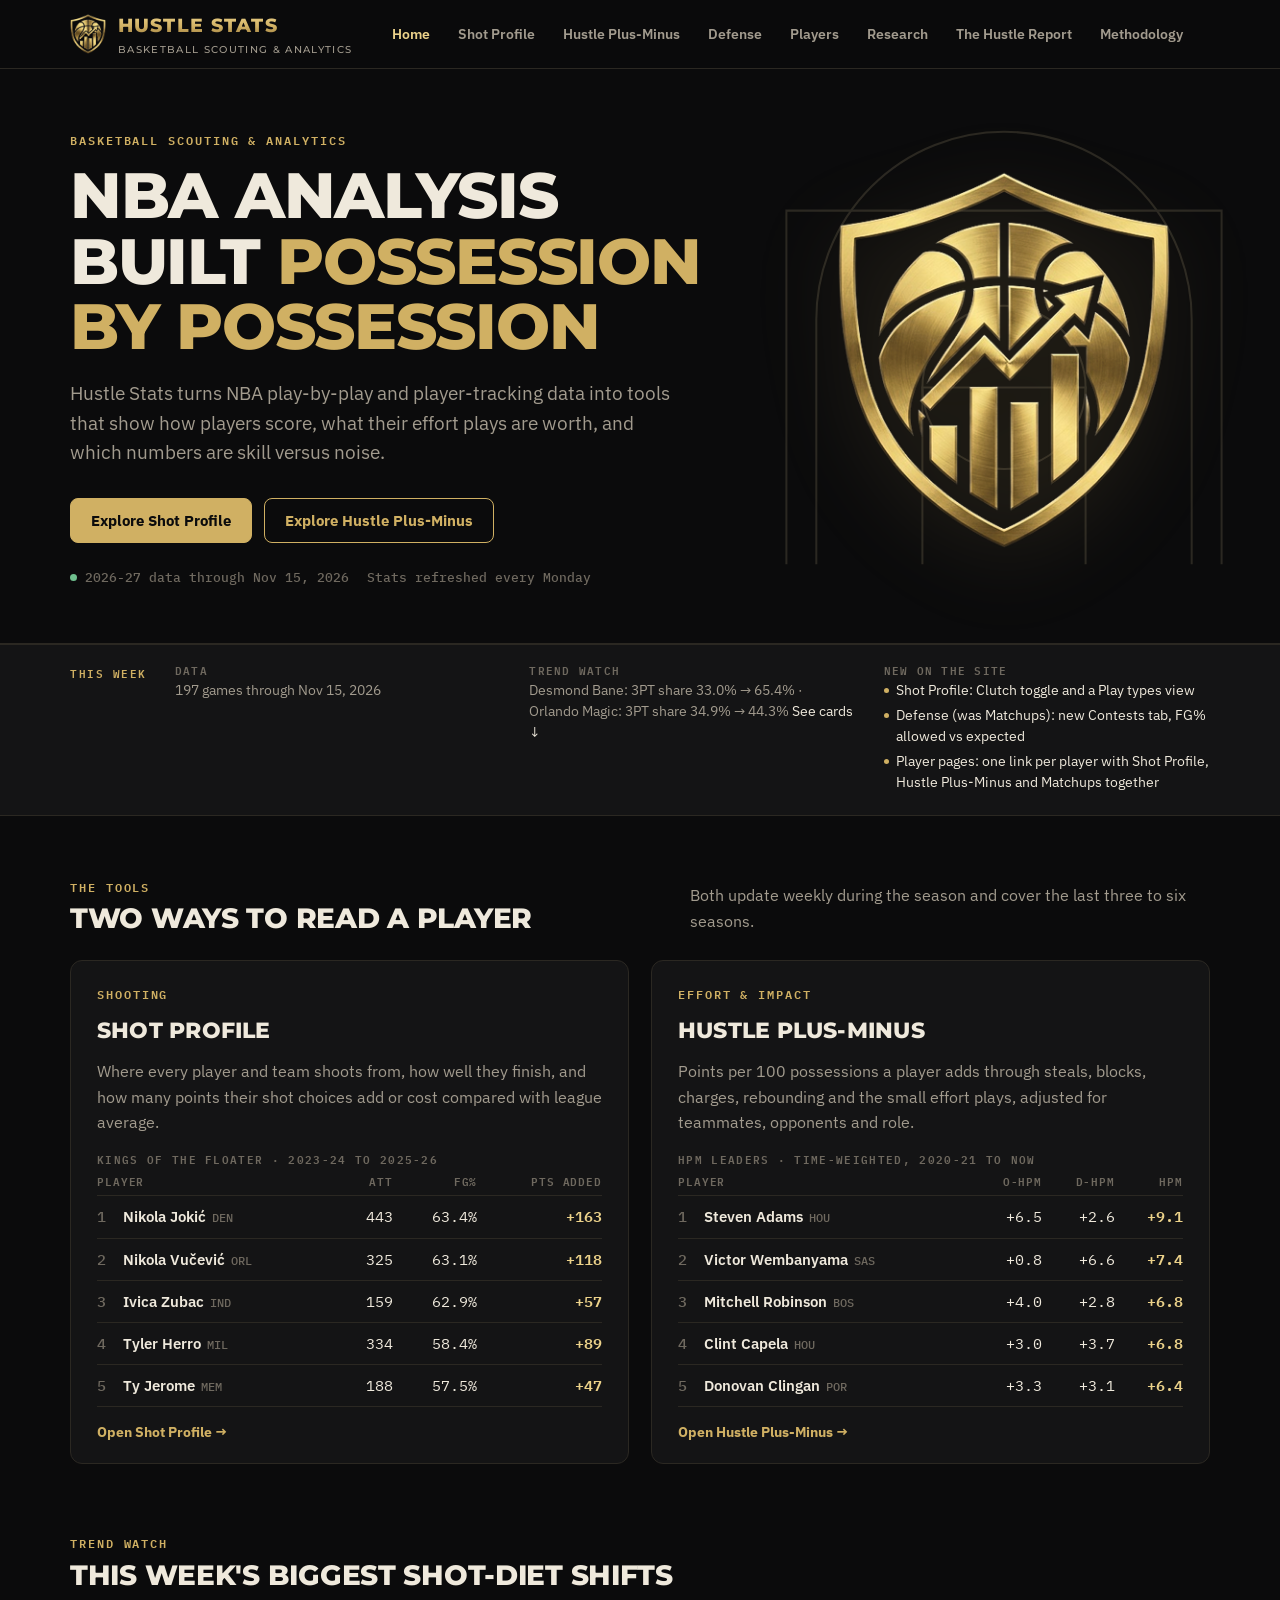
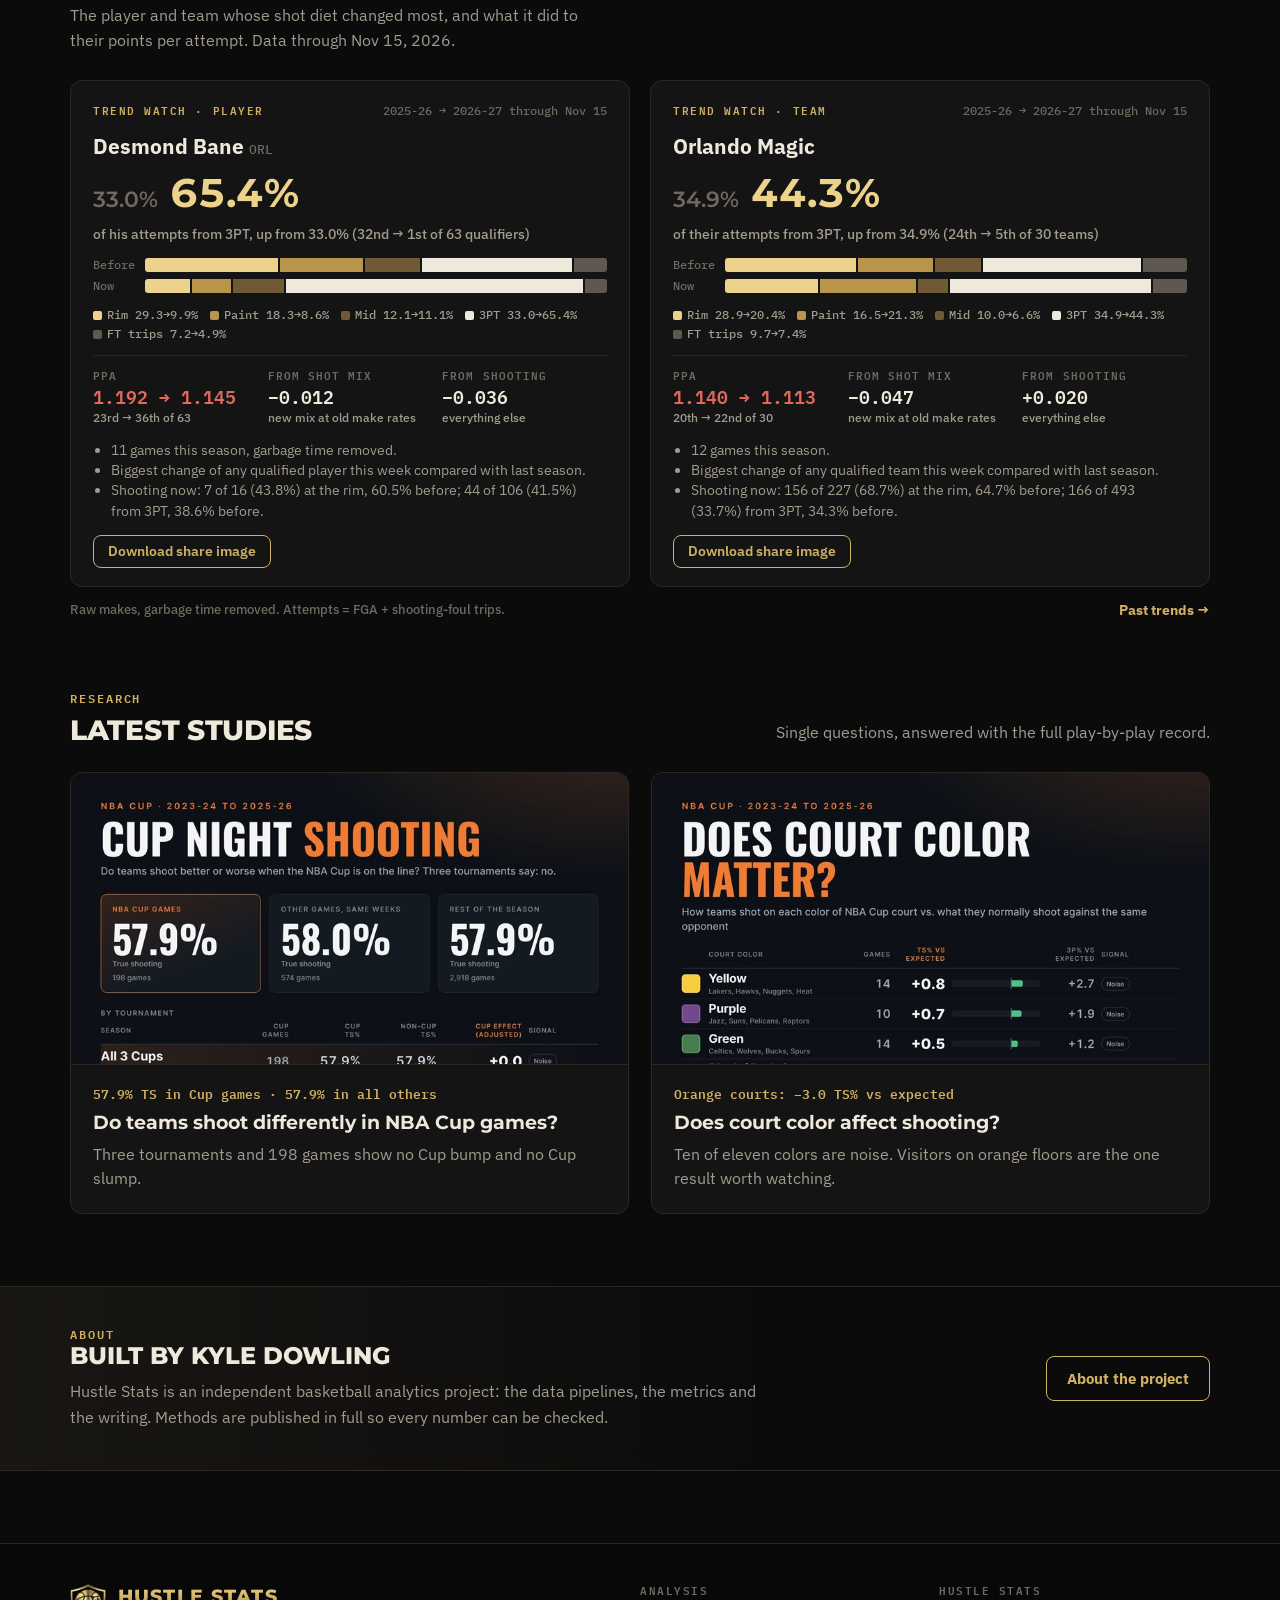
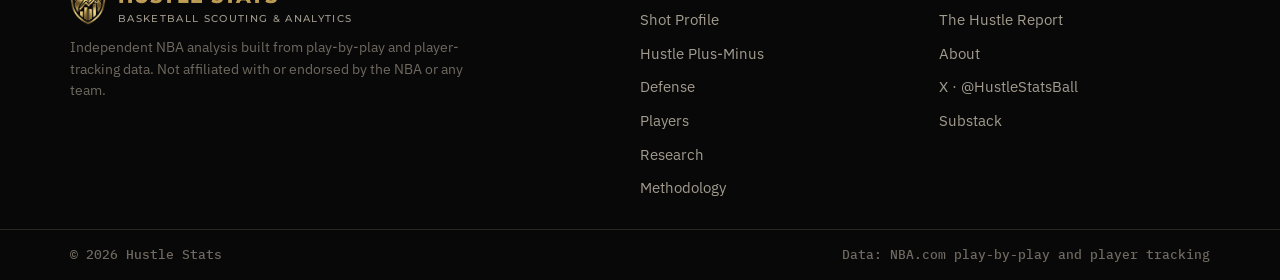
==== commit ba1c4949: "Site update 2026-11-18 21:59" ====
--- a/public/index.html
+++ b/public/index.html
@@ -61,7 +61,7 @@
 <header class="site-header"><div class="wrap">
   <a class="brand" href="/" aria-label="Hustle Stats home"><img src="/assets/shield_sm.png" alt="" width="36" height="41">
     <span><b>Hustle Stats</b><small>Basketball scouting &amp; analytics</small></span></a>
-  <nav class="nav" aria-label="Main"><a href="/" aria-current="page">Home</a><a href="/shot-profile">Shot Profile</a><a href="/hustle-plus-minus">Hustle Plus-Minus</a><a href="/matchups">Matchups</a><a href="/players">Players</a><a href="/research">Research</a><a href="/hustle-report">The Hustle Report</a><a href="/methodology">Methodology</a><a href="/about">About</a></nav>
+  <nav class="nav" aria-label="Main"><a href="/" aria-current="page">Home</a><a href="/shot-profile">Shot Profile</a><a href="/hustle-plus-minus">Hustle Plus-Minus</a><a href="/matchups">Defense</a><a href="/players">Players</a><a href="/research">Research</a><a href="/hustle-report">The Hustle Report</a><a href="/methodology">Methodology</a><a href="/about">About</a></nav>
 </div></header>
 <main>
 
@@ -85,7 +85,7 @@
   <div class="wn-h">This week</div>
   <div class="wn-i"><b>Data</b>197 games through Nov 15, 2026</div>
   <div class="wn-i"><b>Trend Watch</b>Desmond Bane: 3PT share 33.0% → 65.4% · Orlando Magic: 3PT share 34.9% → 44.3% <a href="#trend-watch-home">See cards ↓</a></div>
-  <div class="wn-i"><b>New on the site</b><div class="wn-li"><a href="/players">Player pages: one link per player with Shot Profile, Hustle Plus-Minus and Matchups together</a></div><div class="wn-li"><a href="/about">About page is live</a></div><div class="wn-li"><a href="/research#trend-watch">Trend Watch: the week&#x27;s biggest shot-diet shifts, with history on Research</a></div></div>
+  <div class="wn-i"><b>New on the site</b><div class="wn-li"><a href="/shot-profile">Shot Profile: Clutch toggle and a Play types view</a></div><div class="wn-li"><a href="/matchups">Defense (was Matchups): new Contests tab, FG% allowed vs expected</a></div><div class="wn-li"><a href="/players">Player pages: one link per player with Shot Profile, Hustle Plus-Minus and Matchups together</a></div></div>
 </div></section>
 
 <section class="section"><div class="wrap">
@@ -166,7 +166,7 @@
 <footer class="site-footer"><div class="wrap">
   <div><a class="brand" href="/"><img src="/assets/shield_sm.png" alt="" width="36" height="41"><span><b>Hustle Stats</b><small>Basketball scouting &amp; analytics</small></span></a>
     <p>Independent NBA analysis built from play-by-play and player-tracking data. Not affiliated with or endorsed by the NBA or any team.</p></div>
-  <div><h4>Analysis</h4><ul><li><a href="/shot-profile">Shot Profile</a></li><li><a href="/hustle-plus-minus">Hustle Plus-Minus</a></li><li><a href="/matchups">Matchups</a></li><li><a href="/players">Players</a></li><li><a href="/research">Research</a></li><li><a href="/methodology">Methodology</a></li></ul></div>
+  <div><h4>Analysis</h4><ul><li><a href="/shot-profile">Shot Profile</a></li><li><a href="/hustle-plus-minus">Hustle Plus-Minus</a></li><li><a href="/matchups">Defense</a></li><li><a href="/players">Players</a></li><li><a href="/research">Research</a></li><li><a href="/methodology">Methodology</a></li></ul></div>
   <div><h4>Hustle Stats</h4><ul><li><a href="/hustle-report">The Hustle Report</a></li><li><a href="/about">About</a></li><li><a href="https://x.com/HustleStatsBall" rel="noopener">X · @HustleStatsBall</a></li><li><a href="https://hustlestatsball.substack.com/" rel="noopener">Substack</a></li></ul></div>
 </div>
 <div class="legal"><div class="wrap"><span>© 2026 Hustle Stats</span><span>Data: NBA.com play-by-play and player tracking</span></div></div>
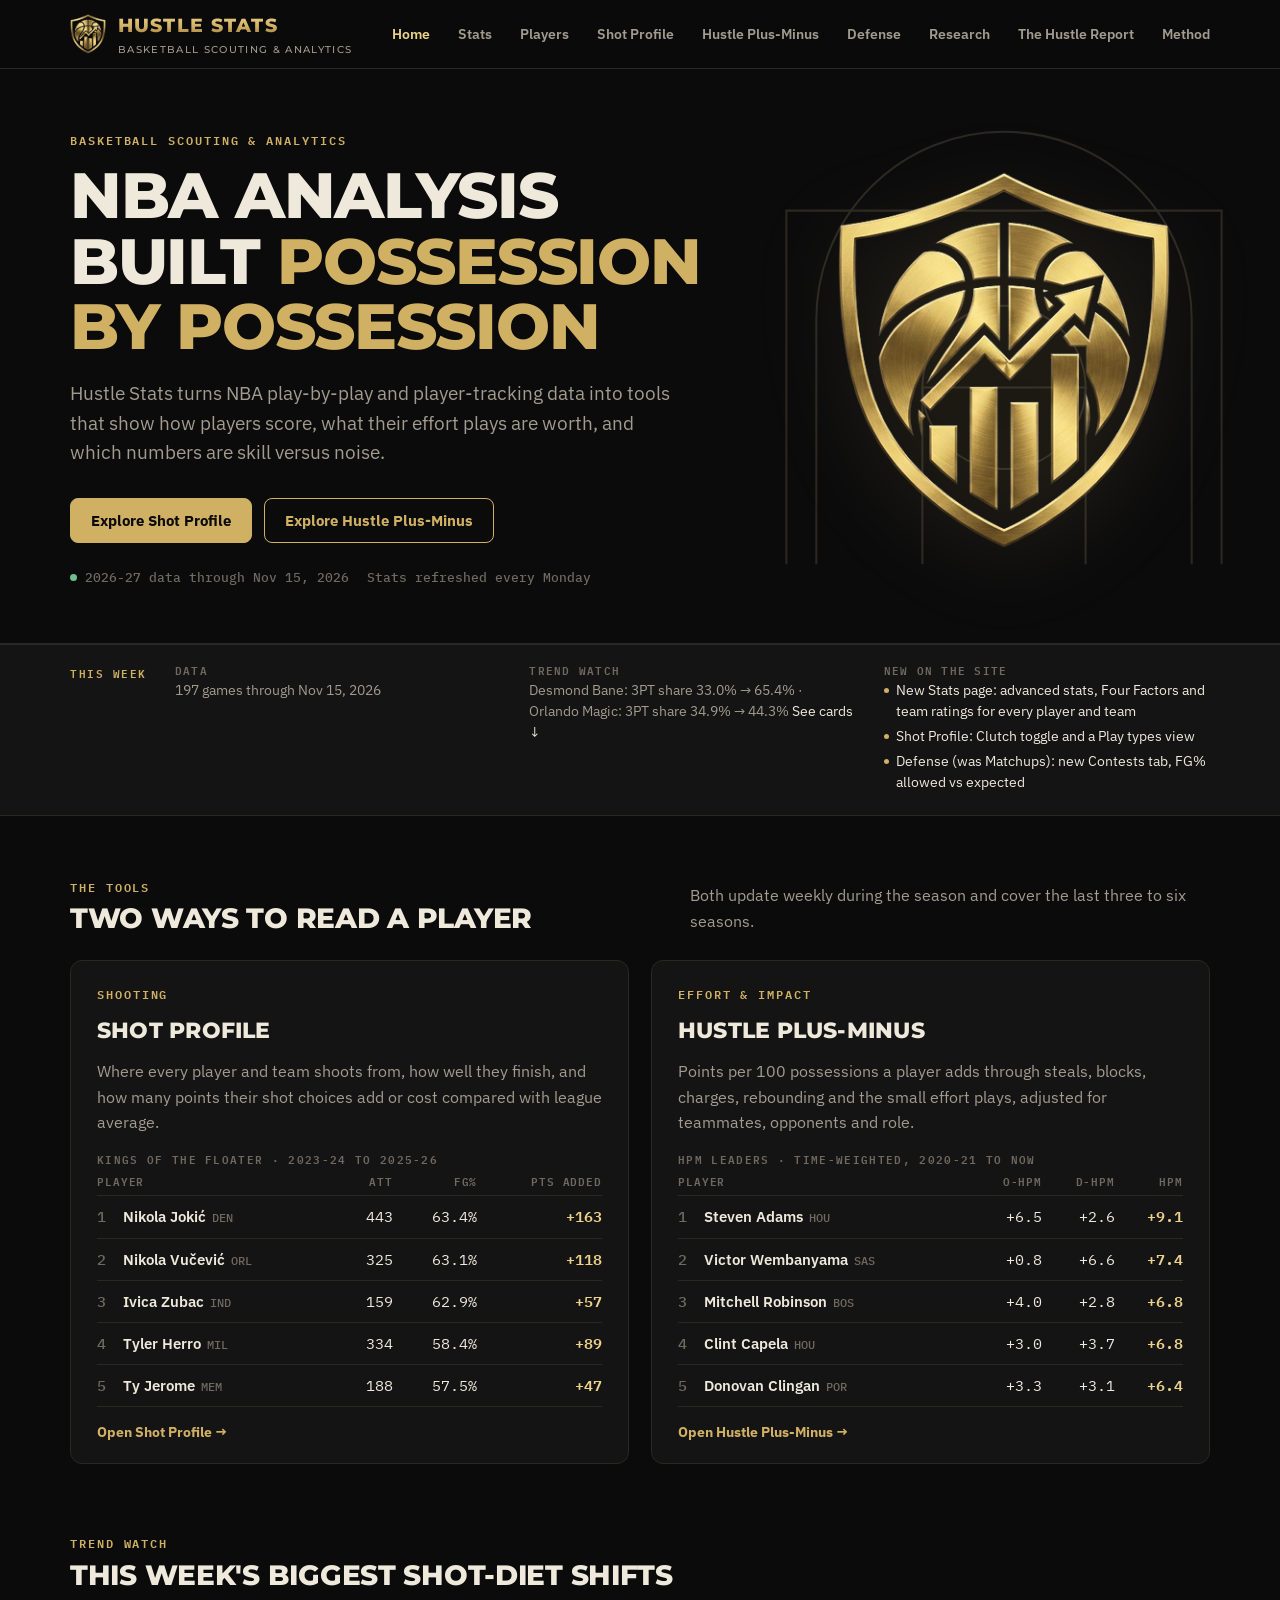
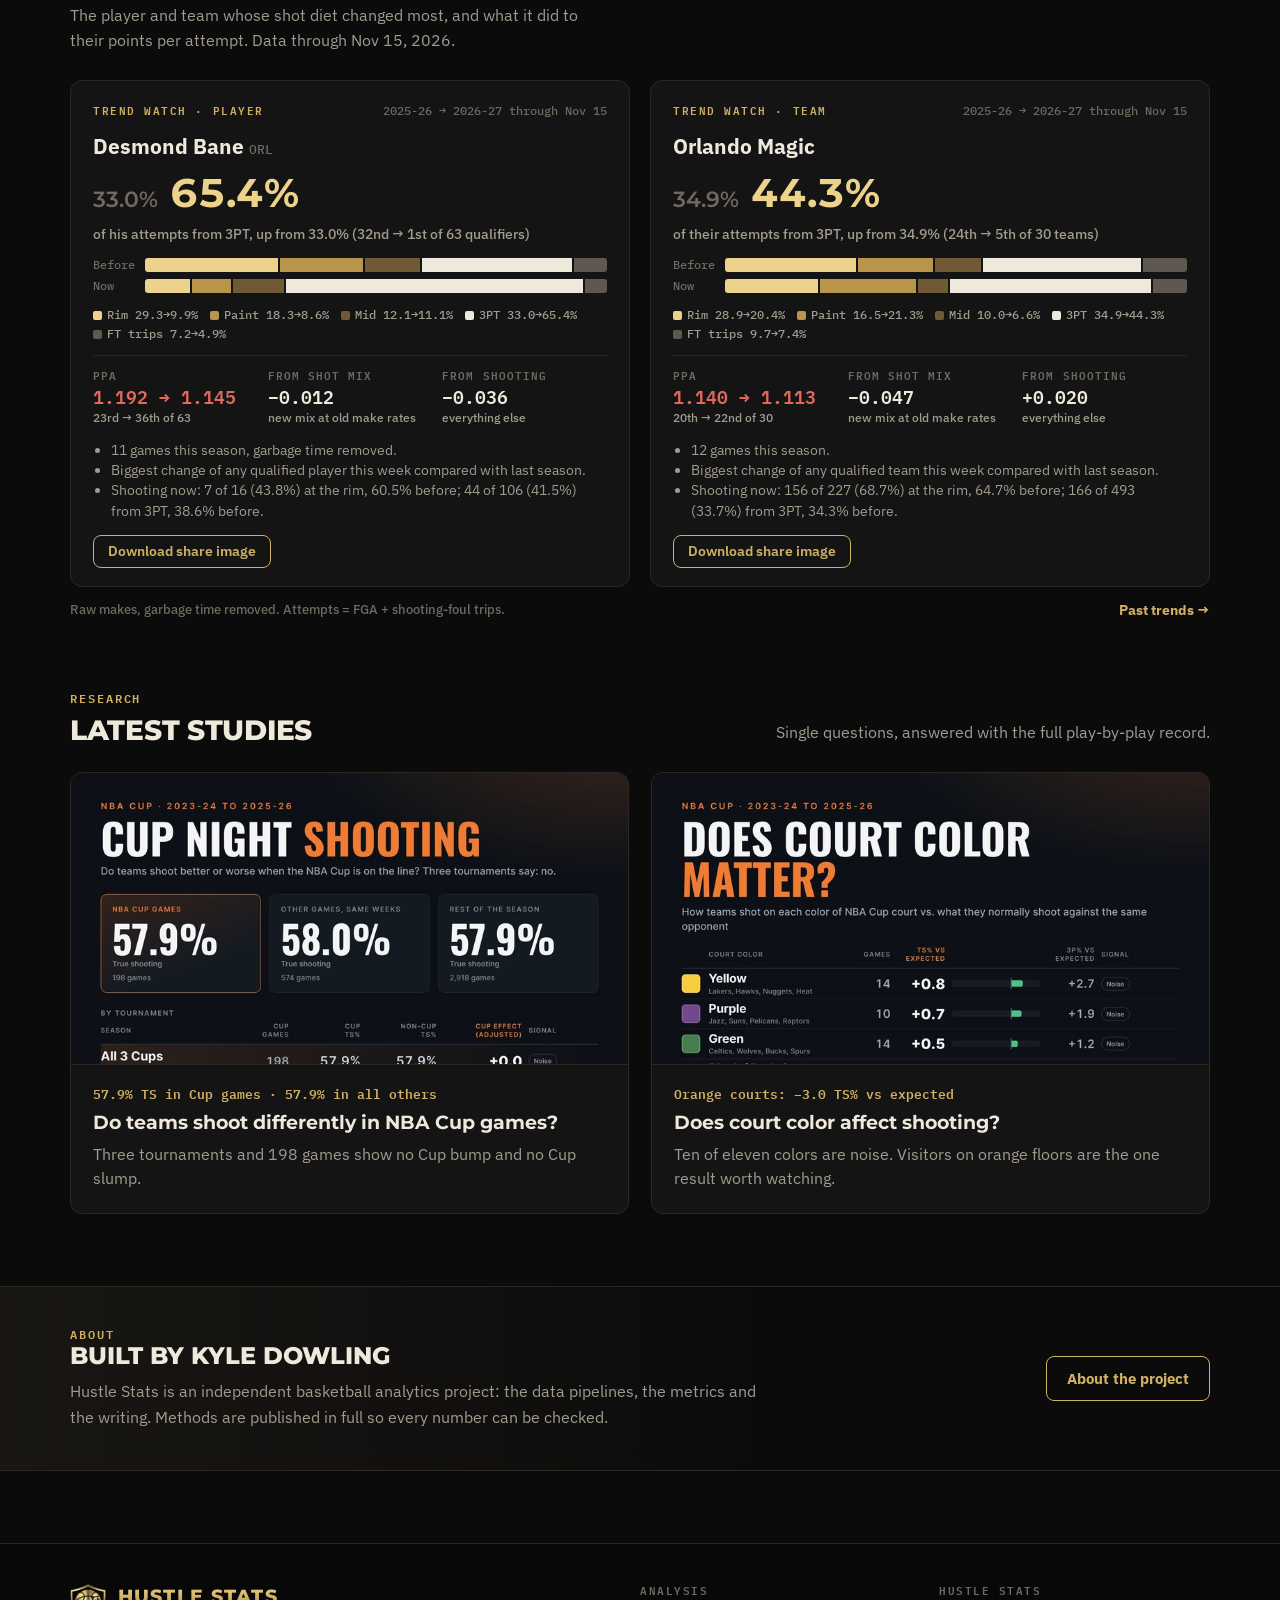
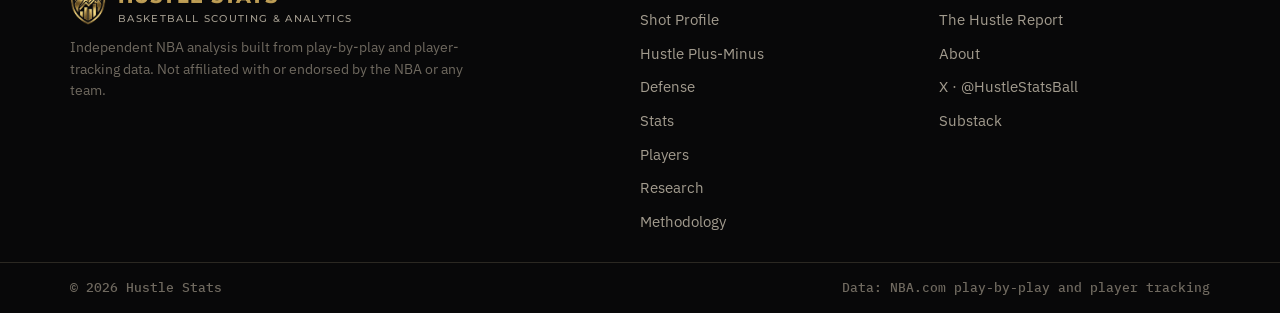
==== commit 31baea78: "Site update 2026-11-20 08:03" ====
--- a/public/index.html
+++ b/public/index.html
@@ -61,7 +61,7 @@
 <header class="site-header"><div class="wrap">
   <a class="brand" href="/" aria-label="Hustle Stats home"><img src="/assets/shield_sm.png" alt="" width="36" height="41">
     <span><b>Hustle Stats</b><small>Basketball scouting &amp; analytics</small></span></a>
-  <nav class="nav" aria-label="Main"><a href="/" aria-current="page">Home</a><a href="/shot-profile">Shot Profile</a><a href="/hustle-plus-minus">Hustle Plus-Minus</a><a href="/matchups">Defense</a><a href="/players">Players</a><a href="/research">Research</a><a href="/hustle-report">The Hustle Report</a><a href="/methodology">Methodology</a><a href="/about">About</a></nav>
+  <nav class="nav" aria-label="Main"><a href="/" aria-current="page">Home</a><a href="/stats">Stats</a><a href="/players">Players</a><a href="/shot-profile">Shot Profile</a><a href="/hustle-plus-minus">Hustle Plus-Minus</a><a href="/matchups">Defense</a><a href="/research">Research</a><a href="/hustle-report">The Hustle Report</a><a href="/methodology">Methodology</a><a href="/about">About</a></nav>
 </div></header>
 <main>
 
@@ -85,7 +85,7 @@
   <div class="wn-h">This week</div>
   <div class="wn-i"><b>Data</b>197 games through Nov 15, 2026</div>
   <div class="wn-i"><b>Trend Watch</b>Desmond Bane: 3PT share 33.0% → 65.4% · Orlando Magic: 3PT share 34.9% → 44.3% <a href="#trend-watch-home">See cards ↓</a></div>
-  <div class="wn-i"><b>New on the site</b><div class="wn-li"><a href="/shot-profile">Shot Profile: Clutch toggle and a Play types view</a></div><div class="wn-li"><a href="/matchups">Defense (was Matchups): new Contests tab, FG% allowed vs expected</a></div><div class="wn-li"><a href="/players">Player pages: one link per player with Shot Profile, Hustle Plus-Minus and Matchups together</a></div></div>
+  <div class="wn-i"><b>New on the site</b><div class="wn-li"><a href="/stats">New Stats page: advanced stats, Four Factors and team ratings for every player and team</a></div><div class="wn-li"><a href="/shot-profile">Shot Profile: Clutch toggle and a Play types view</a></div><div class="wn-li"><a href="/matchups">Defense (was Matchups): new Contests tab, FG% allowed vs expected</a></div></div>
 </div></section>
 
 <section class="section"><div class="wrap">
@@ -166,7 +166,7 @@
 <footer class="site-footer"><div class="wrap">
   <div><a class="brand" href="/"><img src="/assets/shield_sm.png" alt="" width="36" height="41"><span><b>Hustle Stats</b><small>Basketball scouting &amp; analytics</small></span></a>
     <p>Independent NBA analysis built from play-by-play and player-tracking data. Not affiliated with or endorsed by the NBA or any team.</p></div>
-  <div><h4>Analysis</h4><ul><li><a href="/shot-profile">Shot Profile</a></li><li><a href="/hustle-plus-minus">Hustle Plus-Minus</a></li><li><a href="/matchups">Defense</a></li><li><a href="/players">Players</a></li><li><a href="/research">Research</a></li><li><a href="/methodology">Methodology</a></li></ul></div>
+  <div><h4>Analysis</h4><ul><li><a href="/shot-profile">Shot Profile</a></li><li><a href="/hustle-plus-minus">Hustle Plus-Minus</a></li><li><a href="/matchups">Defense</a></li><li><a href="/stats">Stats</a></li><li><a href="/players">Players</a></li><li><a href="/research">Research</a></li><li><a href="/methodology">Methodology</a></li></ul></div>
   <div><h4>Hustle Stats</h4><ul><li><a href="/hustle-report">The Hustle Report</a></li><li><a href="/about">About</a></li><li><a href="https://x.com/HustleStatsBall" rel="noopener">X · @HustleStatsBall</a></li><li><a href="https://hustlestatsball.substack.com/" rel="noopener">Substack</a></li></ul></div>
 </div>
 <div class="legal"><div class="wrap"><span>© 2026 Hustle Stats</span><span>Data: NBA.com play-by-play and player tracking</span></div></div>
